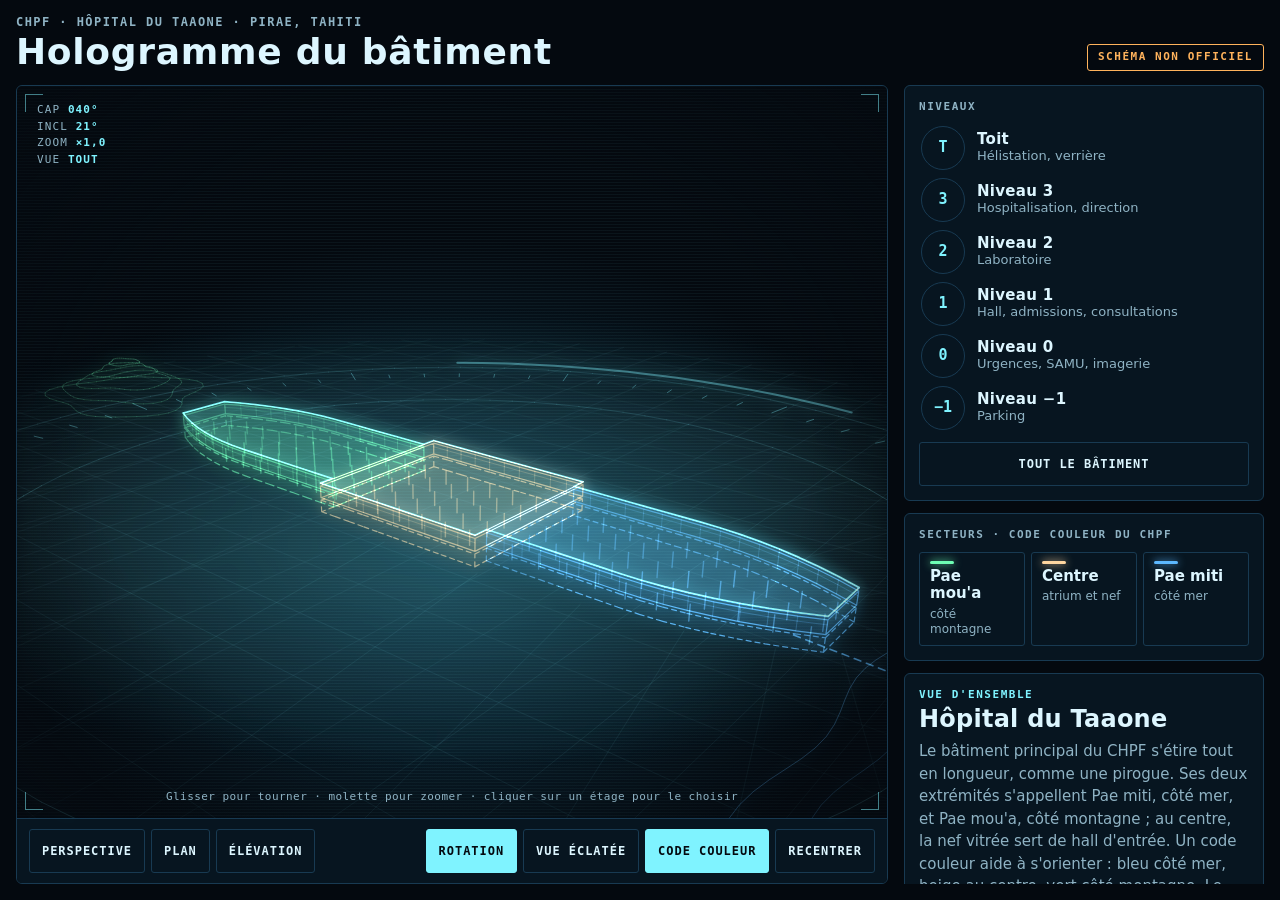
==== hologramme-chpf/index.html @ 427ac699 "Ajoute l'hologramme 3D du bâtiment du CHPF Nouvelle page autonome hologramme-chpf/index.html : un ho" ====
<!doctype html>
<html lang="fr">
<head>
<meta charset="utf-8">
<meta name="viewport" content="width=device-width, initial-scale=1, viewport-fit=cover">
<title>Hologramme du CHPF</title>
<meta name="description" content="Hologramme 3D schématique du bâtiment principal du Centre hospitalier de la Polynésie française, à l'hôpital du Taaone (Pirae).">
<meta name="color-scheme" content="dark">
<meta name="theme-color" content="#04090f">
<style>
/* Salle de projection : l'hologramme occupe la scène, le pupitre (niveaux, secteurs, fiche)
   se tient à droite et passe dessous sur téléphone. Un seul thème, sombre, voulu :
   un hologramme ne se voit bien que dans le noir. */
:root {
  --nuit: #04090f;
  --panneau: #071520;
  --lueur: #0c2a3a;
  --trait: #183a52;
  --faisceau: #7ff3ff;
  --mer: #5cb8ff;
  --nef: #ffd6a0;
  --montagne: #6effb4;
  --balise: #ffb35c;
  --texte: #ddf6ff;
  --texte-doux: #8fb3c4;
  --f-titre: Bahnschrift, "DIN Alternate", "DIN Condensed", "Roboto Condensed", "Arial Narrow", system-ui, sans-serif;
  --f-texte: system-ui, -apple-system, "Segoe UI", Roboto, sans-serif;
  --f-mono: ui-monospace, "Cascadia Mono", "SF Mono", Menlo, Consolas, monospace;
  color-scheme: dark;
}

* { box-sizing: border-box; }
html, body { height: 100%; }
body { margin: 0; background: var(--nuit); color: var(--texte); font: 15px/1.5 var(--f-texte); }
button { font: inherit; color: inherit; cursor: pointer; }
:focus-visible { outline: 2px solid var(--faisceau); outline-offset: 3px; }
.vh {
  position: absolute !important; width: 1px; height: 1px; margin: -1px; padding: 0;
  overflow: hidden; clip: rect(0 0 0 0); white-space: nowrap; border: 0;
}

/* ---------- Page ---------- */
.page {
  display: grid; grid-template-rows: auto minmax(0, 1fr); gap: 14px;
  height: 100%; min-height: 560px; max-width: 1480px; margin: 0 auto;
  padding-block: 14px 16px; padding-inline: 16px;
}
.entete { display: flex; flex-wrap: wrap; align-items: flex-end; justify-content: space-between; gap: 8px 16px; }
.surtitre {
  margin: 0; color: var(--texte-doux);
  font: 600 12px/1.4 var(--f-mono); letter-spacing: .12em; text-transform: uppercase;
}
h1 { margin: 2px 0 0; font: 600 clamp(26px, 3.4vw, 36px)/1.05 var(--f-titre); letter-spacing: .02em; text-wrap: balance; }
.badge {
  margin: 0; padding: 5px 10px; border: 1px solid var(--balise); border-radius: 3px; color: var(--balise);
  font: 600 11px/1.3 var(--f-mono); letter-spacing: .14em; text-transform: uppercase;
}
.salle { display: grid; grid-template-columns: minmax(0, 1fr) 360px; gap: 16px; min-height: 0; }

/* ---------- Scène ---------- */
.scene {
  position: relative; display: flex; flex-direction: column; min-height: 0; overflow: hidden;
  border: 1px solid var(--trait); border-radius: 6px;
  background: radial-gradient(ellipse 70% 60% at 50% 62%, var(--lueur), var(--nuit) 72%);
}
.ecran { position: relative; flex: 1 1 auto; min-height: 0; }
.ecran canvas { position: absolute; inset: 0; display: block; width: 100%; height: 100%; }
#halo { filter: blur(7px) saturate(1.25); opacity: .9; pointer-events: none; }
#holo { touch-action: none; cursor: grab; }
#holo.saisi { cursor: grabbing; }
#holo:focus-visible { outline-offset: -4px; }
.trame {
  position: absolute; inset: 0; pointer-events: none;
  background:
    radial-gradient(ellipse at 50% 50%, transparent 58%, color-mix(in srgb, var(--nuit) 75%, transparent) 100%),
    repeating-linear-gradient(to bottom, color-mix(in srgb, var(--faisceau) 5%, transparent) 0 1px, transparent 1px 3px);
}
.coins span { position: absolute; width: 18px; height: 18px; border: 0 solid var(--faisceau); opacity: .5; pointer-events: none; }
.coins span:nth-child(1) { top: 8px; left: 8px; border-top-width: 1px; border-left-width: 1px; }
.coins span:nth-child(2) { top: 8px; right: 8px; border-top-width: 1px; border-right-width: 1px; }
.coins span:nth-child(3) { bottom: 8px; left: 8px; border-bottom-width: 1px; border-left-width: 1px; }
.coins span:nth-child(4) { bottom: 8px; right: 8px; border-bottom-width: 1px; border-right-width: 1px; }
.hud {
  position: absolute; top: 16px; left: 20px; display: flex; flex-direction: column; gap: 1px;
  color: var(--texte-doux); font: 500 11px/1.45 var(--f-mono); letter-spacing: .1em;
  font-variant-numeric: tabular-nums; pointer-events: none;
}
.hud b { color: var(--faisceau); font-weight: 600; }
.geste {
  position: absolute; left: 50%; bottom: 14px; width: max-content; max-width: calc(100% - 48px); margin: 0;
  transform: translateX(-50%); color: var(--texte-doux); font: 11px/1.4 var(--f-mono); letter-spacing: .04em;
  text-align: center; pointer-events: none; transition: opacity .6s ease;
}
.geste.vu { opacity: 0; }
.bulle {
  position: absolute; z-index: 2; padding: 4px 8px; border: 1px solid var(--trait); border-radius: 3px;
  background: color-mix(in srgb, var(--nuit) 88%, transparent); color: var(--texte);
  font: 600 12px/1.3 var(--f-mono); white-space: nowrap; pointer-events: none; transform: translate(14px, -50%);
}
.bulle.gauche { transform: translate(calc(-100% - 14px), -50%); }

.barre {
  display: flex; flex-wrap: wrap; align-items: center; justify-content: space-between; gap: 8px 16px;
  padding: 10px 12px; border-top: 1px solid var(--trait); background: var(--panneau);
}
.groupe { display: flex; flex-wrap: wrap; gap: 6px; }
.bouton {
  min-height: 44px; padding: 0 12px; border: 1px solid var(--trait); border-radius: 3px; background: transparent;
  font: 600 12px/1 var(--f-mono); letter-spacing: .08em; text-transform: uppercase;
}
.bouton:hover { border-color: var(--faisceau); }
.bouton[aria-pressed="true"] { border-color: var(--faisceau); background: var(--faisceau); color: var(--nuit); }
.bouton .court { display: none; }
.plein { width: 100%; }

/* ---------- Pupitre ---------- */
.pupitre { display: flex; flex-direction: column; gap: 12px; min-height: 0; overflow-y: auto; }
.bloc { padding: 14px; border: 1px solid var(--trait); border-radius: 6px; background: var(--panneau); }
.bloc h2 {
  margin: 0 0 10px; color: var(--texte-doux);
  font: 600 11px/1.3 var(--f-mono); letter-spacing: .14em; text-transform: uppercase;
}
.bloc p { margin: 0 0 10px; }

/* Les niveaux se choisissent comme dans un ascenseur. */
.ascenseur { display: flex; flex-direction: column; gap: 4px; margin: 0 0 10px; padding: 0; list-style: none; }
.etage {
  display: grid; grid-template-columns: 44px minmax(0, 1fr); align-items: center; gap: 12px;
  width: 100%; min-height: 48px; padding: 2px 8px 2px 2px; border: 0; border-radius: 26px 4px 4px 26px;
  background: none; text-align: left;
}
.etage:hover { background: color-mix(in srgb, var(--faisceau) 7%, transparent); }
.cabine {
  display: grid; place-items: center; width: 44px; height: 44px; border: 1px solid var(--trait); border-radius: 50%;
  color: var(--faisceau); font: 600 15px/1 var(--f-mono);
}
.etage[aria-pressed="true"] .cabine {
  border-color: var(--faisceau); background: var(--faisceau); color: var(--nuit);
  box-shadow: 0 0 18px color-mix(in srgb, var(--faisceau) 55%, transparent);
}
.quoi { min-width: 0; }
.quoi strong { display: block; font: 600 15px/1.2 var(--f-titre); letter-spacing: .02em; }
.quoi small { display: block; color: var(--texte-doux); font-size: 13px; line-height: 1.3; }

.secteurs { display: grid; grid-template-columns: repeat(3, minmax(0, 1fr)); gap: 6px; }
.secteur {
  display: flex; flex-direction: column; align-items: flex-start; gap: 4px; min-height: 64px; padding: 8px 10px;
  border: 1px solid var(--trait); border-radius: 3px; background: none; text-align: left;
}
.secteur::before { content: ""; width: 24px; height: 3px; border-radius: 2px; background: var(--c); box-shadow: 0 0 8px var(--c); }
.secteur strong { font: 600 15px/1.15 var(--f-titre); }
.secteur small { color: var(--texte-doux); font-size: 12px; line-height: 1.25; }
.secteur:hover { border-color: var(--c); }
.secteur[aria-pressed="true"] {
  border-color: var(--c); box-shadow: inset 0 0 0 1px var(--c);
  background: color-mix(in srgb, var(--c) 10%, transparent);
}

.fiche .sur {
  margin: 0; color: var(--faisceau);
  font: 600 11px/1.3 var(--f-mono); letter-spacing: .14em; text-transform: uppercase;
}
.fiche h3 { margin: 4px 0 8px; font: 600 24px/1.1 var(--f-titre); letter-spacing: .01em; text-wrap: balance; }
.fiche p { color: var(--texte-doux); }
.fiche h4 {
  margin: 14px 0 8px; color: var(--texte-doux);
  font: 600 11px/1.3 var(--f-mono); letter-spacing: .12em; text-transform: uppercase;
}
.services { display: flex; flex-direction: column; gap: 10px; margin: 0; padding: 0; list-style: none; }
.services li { padding-left: 12px; border-left: 2px solid var(--c, var(--faisceau)); }
.services strong { display: block; font-weight: 600; }
.services span { display: block; color: var(--texte-doux); font-size: 14px; }
.services small { display: block; margin-top: 2px; color: var(--texte-doux); font: 11px/1.4 var(--f-mono); }
.fiche .bouton { margin-top: 14px; }

.reperes { display: grid; grid-template-columns: 6.6rem minmax(0, 1fr); gap: 12px; margin: 0; }
.reperes dt { color: var(--faisceau); font: 600 19px/1.2 var(--f-titre); font-variant-numeric: tabular-nums; }
.reperes dd { margin: 0; font-size: 14px; }
.reperes small { display: block; margin-top: 2px; color: var(--texte-doux); font: 11px/1.4 var(--f-mono); }

.note { color: var(--texte-doux); font-size: 13px; }
details summary { min-height: 32px; cursor: pointer; color: var(--faisceau); font-weight: 600; }
.sources { margin: 8px 0 0; padding-left: 18px; color: var(--texte-doux); font-size: 13px; }
.sources li + li { margin-top: 6px; }

@media (max-width: 900px) {
  .page { height: auto; min-height: 0; grid-template-rows: auto auto; }
  .salle { grid-template-columns: minmax(0, 1fr); }
  .scene { height: clamp(400px, 72vh, 640px); height: clamp(400px, 72svh, 640px); }
  .pupitre { overflow: visible; }
}
@media (max-width: 560px) {
  .barre { justify-content: flex-start; }
  .bouton { padding: 0 9px; font-size: 11px; letter-spacing: .04em; }
  .bouton .long { display: none; }
  .bouton .court { display: inline; }
}
@media (max-width: 420px) {
  .secteurs { grid-template-columns: minmax(0, 1fr); }
  .secteur { flex-direction: row; align-items: center; gap: 10px; min-height: 48px; }
}
@media (prefers-reduced-motion: reduce) {
  * { transition: none !important; animation: none !important; }
}
</style>
</head>
<body>
<div class="page">
  <header class="entete">
    <div>
      <p class="surtitre">CHPF · Hôpital du Taaone · Pirae, Tahiti</p>
      <h1>Hologramme du bâtiment</h1>
    </div>
    <p class="badge">Schéma non officiel</p>
  </header>

  <main class="salle">
    <section class="scene" aria-labelledby="titre-scene">
      <h2 id="titre-scene" class="vh">Vue 3D du bâtiment</h2>
      <div class="ecran" id="ecran">
        <canvas id="halo" aria-hidden="true"></canvas>
        <canvas id="holo" tabindex="0" role="img" aria-describedby="aide-clavier"
          aria-label="Hologramme 3D du bâtiment principal du CHPF : une longue pirogue de 5 niveaux, du −1 au 3, avec Pae miti côté mer en bleu, la nef au centre en beige, Pae mou'a côté montagne en vert, et l'hélistation sur le toit."></canvas>
        <div class="trame" aria-hidden="true"></div>
        <div class="coins" aria-hidden="true"><span></span><span></span><span></span><span></span></div>
        <div class="hud" aria-hidden="true">
          <span>CAP <b id="hud-cap">000°</b></span>
          <span>INCL <b id="hud-incl">00°</b></span>
          <span>ZOOM <b id="hud-zoom">×1,0</b></span>
          <span>VUE <b id="hud-sel">TOUT</b></span>
        </div>
        <p class="geste" id="geste" aria-hidden="true">Glisser pour tourner · molette pour zoomer · cliquer sur un étage pour le choisir</p>
        <div class="bulle" id="bulle" hidden></div>
      </div>
      <div class="barre">
        <div class="groupe" role="group" aria-label="Point de vue">
          <button type="button" class="bouton" id="vue-perspective" data-vue="perspective" aria-label="Perspective"><span class="long">Perspective</span><span class="court">3D</span></button>
          <button type="button" class="bouton" id="vue-plan" data-vue="plan">Plan</button>
          <button type="button" class="bouton" id="vue-elevation" data-vue="elevation">Élévation</button>
        </div>
        <div class="groupe" role="group" aria-label="Affichage">
          <button type="button" class="bouton" id="b-rotation" aria-pressed="true">Rotation</button>
          <button type="button" class="bouton" id="b-eclate" aria-pressed="false" aria-label="Vue éclatée"><span class="long">Vue éclatée</span><span class="court">Éclatée</span></button>
          <button type="button" class="bouton" id="b-couleurs" aria-pressed="true" aria-label="Code couleur"><span class="long">Code couleur</span><span class="court">Couleurs</span></button>
          <button type="button" class="bouton" id="b-recentrer">Recentrer</button>
        </div>
      </div>
      <p class="vh" id="aide-clavier">Au clavier, sur l'hologramme : flèches pour tourner et incliner, plus et moins pour zoomer, E pour la vue éclatée, Page précédente et Page suivante pour changer de niveau, Échap pour tout afficher.</p>
    </section>

    <aside class="pupitre" aria-label="Pupitre de commande">
      <section class="bloc" aria-labelledby="t-niveaux">
        <h2 id="t-niveaux">Niveaux</h2>
        <ol class="ascenseur" id="ascenseur"></ol>
        <button type="button" class="bouton plein" id="b-tout">Tout le bâtiment</button>
      </section>

      <section class="bloc" aria-labelledby="t-secteurs">
        <h2 id="t-secteurs">Secteurs · code couleur du CHPF</h2>
        <div class="secteurs" id="secteurs"></div>
      </section>

      <section class="bloc fiche" id="fiche" aria-label="Fiche"></section>

      <section class="bloc" aria-labelledby="t-reperes">
        <h2 id="t-reperes">Repères</h2>
        <dl class="reperes" id="reperes"></dl>
      </section>

      <section class="bloc" aria-labelledby="t-sources">
        <h2 id="t-sources">Sources et limites</h2>
        <p class="note">Ce schéma interprète des documents publics parus entre 2010 et 2022. La forme, les proportions et la place des services sont approximatives et ont pu changer. Ce n'est pas un document officiel du CHPF : sur place, la signalétique fait foi.</p>
        <p class="note">La page fonctionne hors ligne et n'envoie aucune donnée.</p>
        <details>
          <summary>Voir les sources</summary>
          <ul class="sources" id="sources"></ul>
        </details>
      </section>
    </aside>
  </main>
  <p class="vh" id="annonce" aria-live="polite"></p>
  <noscript><p>Cette page a besoin de JavaScript pour afficher l'hologramme.</p></noscript>
</div>

<script>
/*
 * Hologramme du CHPF — le bâtiment principal de l'hôpital du Taaone, en 3D.
 *
 * Tout est dans ce fichier, sans bibliothèque : le dessin se fait sur un canevas 2D,
 * avec une petite projection en perspective faite à la main. Les traits s'additionnent
 * (mode « lighter »), comme la lumière d'un vrai hologramme : pas besoin de les trier.
 */
(function () {
  'use strict';

  document.documentElement.lang = 'fr';
  const $ = id => document.getElementById(id);

  /* ======================================================================
   * 1. LES DONNÉES — à corriger ici si un service change de place.
   *    k : le niveau (−1 à 3 ; 4 = le toit).
   *    s : le secteur ('mer', 'centre' ou 'montagne'),
   *        ou null quand les sources ne disent pas de quel côté.
   * ====================================================================== */

  // Dans l'ordre du bâtiment, de la montagne vers la mer (x en mètres approximatifs).
  const SECTEURS = [
    { id: 'montagne', nom: "Pae mou'a", sens: 'côté montagne', couleur: 'montagne', x0: -120, x1: -30,
      resume: "L'extrémité côté montagne. Ses repères sont verts." },
    { id: 'centre', nom: 'Centre', sens: 'atrium et nef', couleur: 'nef', x0: -30, x1: 30,
      resume: "Le milieu de la pirogue : l'atrium et la nef monumentale de béton, de verre et de métal, qui sert de hall d'entrée. Ses repères sont beiges." },
    { id: 'mer', nom: 'Pae miti', sens: 'côté mer', couleur: 'mer', x0: 30, x1: 120,
      resume: "L'extrémité côté mer. Ses repères sont bleus." }
  ];

  // Du haut vers le bas, comme sur un panneau d'ascenseur.
  const NIVEAUX = [
    { k: 4, nom: 'Toit', touche: 'T', quoi: 'Hélistation, verrière',
      resume: "Le toit porte l'hélistation des transports sanitaires et la verrière de la nef." },
    { k: 3, nom: 'Niveau 3', touche: '3', quoi: 'Hospitalisation, direction',
      resume: "Des services d'hospitalisation (cardiologie, pneumologie, neurologie, hématologie, neurochirurgie) et la direction." },
    { k: 2, nom: 'Niveau 2', touche: '2', quoi: 'Laboratoire',
      resume: "Le laboratoire s'y trouve. Les autres services de ce niveau ne sont pas localisés dans les documents publics consultés." },
    { k: 1, nom: 'Niveau 1', touche: '1', quoi: 'Hall, admissions, consultations',
      resume: "Le niveau d'entrée : le hall de la nef avec les admissions et la caisse centrale, les consultations et la dépose minute côté mer." },
    { k: 0, nom: 'Niveau 0', touche: '0', quoi: 'Urgences, SAMU, imagerie',
      resume: "Les urgences, le SAMU et l'UHCD côté mer, et l'imagerie médicale." },
    { k: -1, nom: 'Niveau −1', touche: '−1', quoi: 'Parking',
      resume: 'Le niveau −1, en sous-sol, accueille le parking. Ses piliers sont peints en bleu, beige ou vert selon le secteur, pour se repérer.' }
  ];

  const SERVICES = [
    { k: -1, s: null, nom: 'Parking', detail: 'Piliers aux couleurs des secteurs : bleu, beige, vert.',
      source: 'CHPF, Plan et accès' },
    { k: 0, s: 'mer', nom: "Service d'accueil des urgences (SAU)",
      detail: "Ouvert jour et nuit ; deux infirmiers d'accueil et d'orientation trient les arrivées.",
      source: 'CHPF, présentation Urgences-SAMU (2020)' },
    { k: 0, s: 'mer', nom: 'SAMU', detail: "Il centralise les appels d'urgence de toute la Polynésie.",
      source: 'CHPF (2020) ; Le Quotidien du Médecin (2010)' },
    { k: 0, s: 'mer', nom: 'UHCD', detail: "Unité d'hospitalisation de courte durée : 12 lits.",
      source: 'CHPF, présentation Urgences-SAMU (2020)' },
    { k: 0, s: null, nom: 'Imagerie médicale', detail: 'Radiologie ; sa caisse est au niveau 0.',
      source: 'CHPF, Tarifs et paiements' },
    { k: 1, s: 'centre', nom: "Hall d'entrée, dans la nef", detail: 'Accueil des admissions et caisse centrale.',
      source: 'CHPF, Formalités administratives ; Tarifs et paiements' },
    { k: 1, s: 'mer', nom: 'Accueil des consultations', detail: null,
      source: 'CHPF, annuaire des consultations (2019)' },
    { k: 1, s: 'mer', nom: 'Dépose minute', detail: "Pour déposer un patient au plus près de l'entrée.",
      source: "CHPF, livret d'accueil" },
    { k: 1, s: 'mer', nom: 'Consultations', detail: 'Anesthésie, chirurgie vasculaire, gynécologie.',
      source: 'Annuaires des consultations' },
    { k: 1, s: null, nom: 'Consultations de neurochirurgie', detail: null,
      source: 'CHPF, service de neurochirurgie (2018)' },
    { k: 2, s: null, nom: 'Laboratoire', detail: 'La caisse du laboratoire est au niveau 2.',
      source: 'CHPF, Tarifs et paiements' },
    { k: 3, s: 'montagne', nom: 'Cardiologie, pneumologie, neurologie, hématologie', detail: "Services d'hospitalisation.",
      source: 'CHPF, plan par niveau (2018)' },
    { k: 3, s: 'montagne', nom: 'Centre de la douleur', detail: 'Consultations.',
      source: 'Annuaires des consultations' },
    { k: 3, s: 'mer', nom: 'Direction et administration', detail: null,
      source: 'CHPF, annuaire (2019)' },
    { k: 3, s: null, nom: 'Neurochirurgie', detail: 'Hospitalisation : 8 lits en chambres individuelles.',
      source: 'CHPF, service de neurochirurgie (2018)' },
    { k: 4, s: 'mer', nom: 'Hélistation',
      detail: "Réservée aux transports sanitaires et aux vols médicaux d'urgence ; Taravao n'est qu'à 18 minutes de vol. Sa place exacte sur le toit est schématique.",
      source: "SIA, fiche de l'hélistation ; Direction de la santé" },
    { k: 4, s: 'centre', nom: 'Verrière de la nef',
      detail: 'Le hall monumental de béton, de verre et de métal. La forme de sa couverture est schématique.',
      source: 'Tahiti Infos (2013) ; Arcora' }
  ];

  const REPERES = [
    { valeur: '5 niveaux', texte: 'Du −1 (parking) au 3, plus le toit et son hélistation.', source: 'CHPF, Plan et accès' },
    { valeur: '≈ 100 000 m²', texte: "De surfaces, contre 30 000 m² dans l'ancien hôpital du Mamao.", source: 'Chambre territoriale des comptes' },
    { valeur: '490 lits', texte: 'Installés en 2019, dont 66 en psychiatrie.', source: "CHPF, rapport d'activité 2019" },
    { valeur: '8 salles', texte: 'Au bloc opératoire central, avec 24 lits de réanimation (2019).', source: "CHPF, rapport d'activité 2019" },
    { valeur: '2010', texte: 'Le déménagement du Mamao vers le Taaone, du 16 octobre au 11 novembre.', source: "CHPF, historique et livret d'accueil" },
    { valeur: '900 m', texte: "La profondeur où le SWAC puise l'eau de mer, vers 5 °C, pour climatiser l'hôpital : 3,8 km de canalisation, 6 MW de froid, depuis juillet 2022.", source: 'Service des énergies de la Polynésie française' }
  ];

  const SOURCES = [
    "CHPF (chpf.pf), « Plan et accès » : forme en pirogue, Pae miti et Pae mou'a, code couleur, 5 niveaux, parking au niveau −1.",
    "CHPF, livret d'accueil et pages « Formalités administratives » et « Tarifs et paiements » : hall, caisse centrale, dépose minute.",
    'CHPF, présentations des services Urgences-SAMU (2020) et Neurochirurgie (2018), plan par niveau (2018), annuaires (2019).',
    "CHPF, rapport d'activité 2019 : lits, bloc opératoire, réanimation.",
    'Chambre territoriale des comptes de la Polynésie française, rapport sur le CHPF : surfaces.',
    'Service des énergies de la Polynésie française, fiche du SWAC du CHPF (2022).',
    "Service de l'information aéronautique, fiche de l'hélistation du CHPF ; Direction de la santé, hélistation de Taravao.",
    'Tahiti Infos (2013) et Arcora : la nef, hall monumental de béton, de verre et de métal.',
    'Le Quotidien du Médecin (2010) : ouverture, coût, centralisation des appels d\'urgence.'
  ];

  const PRESENTATION = "Le bâtiment principal du CHPF s'étire tout en longueur, comme une pirogue. Ses deux extrémités s'appellent Pae miti, côté mer, et Pae mou'a, côté montagne ; au centre, la nef vitrée sert de hall d'entrée. Un code couleur aide à s'orienter : bleu côté mer, beige au centre, vert côté montagne. Le bâtiment compte 5 niveaux, du −1 au 3, et une hélistation sur le toit.";

  /* ======================================================================
   * 2. LA FORME — un schéma en mètres approximatifs, pas un relevé.
   *    x va de la montagne (−) vers la mer (+), y monte, z traverse.
   * ====================================================================== */

  const H = 4.6;                 // hauteur d'un niveau
  const TOIT = 4;                // le toit est rangé comme un « niveau 4 »
  const BOUT = 120;              // demi-longueur du bâtiment
  const DEMI_LARGEUR = 21;
  const DEMI_LARGEUR_NEF = 26;
  const ECART = 7;               // écart ajouté entre deux niveaux en vue éclatée
  const FIXE = -9;               // marque un élément qui ne bouge pas en vue éclatée
  const Y_PROJECTEUR = -14;
  const RAYON_DISQUE = 205;

  // Demi-largeur de la « pirogue » : droite au milieu, effilée vers les deux bouts.
  function demiLargeur(x, secteur) {
    if (secteur === 'centre') return DEMI_LARGEUR_NEF;
    const a = Math.abs(x);
    if (a <= 72) return DEMI_LARGEUR;
    const t = Math.min(1, (a - 72) / (BOUT - 72));
    return DEMI_LARGEUR * (1 - 0.55 * t * t);
  }

  const sommets = { x: [], y: [], z: [], e: [] };
  const lots = [];               // des traits de même style, rattachés à une cellule ou au décor
  const cellules = new Map();    // une cellule = un secteur d'un niveau (ex. « 0|mer »)
  const feux = [];               // les balises de l'hélistation

  function sommet(x, y, z, e) {
    sommets.x.push(x); sommets.y.push(y); sommets.z.push(z); sommets.e.push(e);
    return sommets.x.length - 1;
  }

  function lot(options) {
    const l = Object.assign({
      cellule: null, couleur: 'faisceau', alpha: 0.8, largeur: 1,
      tirets: null, remplissage: 0, flux: false, segs: [], polys: []
    }, options);
    lots.push(l);
    return l;
  }

  function relier(l, a, b) { l.segs.push(a, b); }

  function chaine(l, indices, fermee) {
    for (let i = 0; i < indices.length - 1; i++) relier(l, indices[i], indices[i + 1]);
    if (fermee) relier(l, indices[indices.length - 1], indices[0]);
  }

  function graduations(a, b, ecart) {
    const n = Math.max(1, Math.round(Math.abs(b - a) / ecart));
    const xs = [];
    for (let i = 0; i <= n; i++) xs.push(a + (b - a) * i / n);
    return xs;
  }

  function cellule(k, s) {
    const cle = k + '|' + s;
    if (!cellules.has(cle)) cellules.set(cle, { cle: cle, k: k, s: s, points: [], vis: 1, survol: 0 });
    return cellules.get(cle);
  }

  // Contour d'un secteur à la hauteur y : le long du côté +z, puis retour par le côté −z.
  function contour(sec, y, e) {
    const xs = graduations(sec.x0, sec.x1, 6);
    const aller = xs.map(x => sommet(x, y, demiLargeur(x, sec.id), e));
    const retour = xs.slice().reverse().map(x => sommet(x, y, -demiLargeur(x, sec.id), e));
    return { aller: aller, retour: retour, tour: aller.concat(retour) };
  }

  // Deux contours superposés et leurs quatre arêtes d'angle.
  function caisson(l, bas, haut) {
    chaine(l, bas.tour, true);
    chaine(l, haut.tour, true);
    const m = bas.aller.length;
    const n = bas.tour.length;
    [0, m - 1, m, n - 1].forEach(i => relier(l, bas.tour[i], haut.tour[i]));
  }

  function construireNiveau(k, sec) {
    const c = cellule(k, sec.id);
    const sousSol = k < 0;
    const y0 = k * H;
    const bas = contour(sec, y0, k);
    const haut = contour(sec, y0 + H - 0.8, k);

    const cadre = lot({ cellule: c.cle, couleur: sec.couleur, alpha: 0.85, largeur: 1.2,
      tirets: sousSol ? [5, 4] : null, remplissage: 0.04 });
    caisson(cadre, bas, haut);
    const dalle = [bas.tour];
    if (sec.id === 'centre' && k >= 2) dalle.push(atrium(c, y0, k));
    cadre.polys.push(dalle);
    c.points = bas.tour.concat(haut.tour);

    if (sousSol) {
      piliers(c, sec, y0, y0 + H);
      return;
    }
    // Façades : un meneau tous les 6 m et un bandeau de fenêtres.
    const facade = lot({ cellule: c.cle, couleur: sec.couleur, alpha: 0.3 });
    for (let i = 1; i < bas.aller.length - 1; i++) {
      relier(facade, bas.aller[i], haut.aller[i]);
      relier(facade, bas.retour[i], haut.retour[i]);
    }
    const bandeau = contour(sec, y0 + H * 0.55, k);
    chaine(facade, bandeau.aller, false);
    chaine(facade, bandeau.retour, false);
  }

  // L'atrium : le vide de la nef traverse les dalles, enjambé par des passerelles.
  function atrium(c, y, k) {
    const l = lot({ cellule: c.cle, couleur: 'nef', alpha: 0.7 });
    const trou = [[-13, -9], [13, -9], [13, 9], [-13, 9]].map(p => sommet(p[0], y, p[1], k));
    chaine(l, trou, true);
    [-1.6, 1.6].forEach(z => relier(l, sommet(-13, y + 0.15, z, k), sommet(13, y + 0.15, z, k)));
    return trou;
  }

  // Au niveau −1, les piliers du parking sont peints aux couleurs du secteur.
  function piliers(c, sec, y0, y1) {
    const l = lot({ cellule: c.cle, couleur: sec.couleur, alpha: 0.55, largeur: 1.4 });
    for (let x = sec.x0 + 5; x <= sec.x1 - 4; x += 9) {
      const w = demiLargeur(x, sec.id) - 3;
      for (let z = -16; z <= 16; z += 8) {
        if (Math.abs(z) <= w) relier(l, sommet(x, y0, z, -1), sommet(x, y1, z, -1));
      }
    }
  }

  function construireToit(sec) {
    const c = cellule(TOIT, sec.id);
    const y0 = TOIT * H;
    const bas = contour(sec, y0, TOIT);
    const haut = contour(sec, y0 + 1.1, TOIT);
    const cadre = lot({ cellule: c.cle, couleur: sec.couleur, alpha: 0.7, largeur: 1.1, remplissage: 0.03 });
    caisson(cadre, bas, haut);
    cadre.polys.push([bas.tour]);
    c.points = bas.tour.concat(haut.tour);
    if (sec.id === 'mer') helistation(c, y0 + 1.1);
    if (sec.id === 'centre') verriere(c, y0 + 1.1);
    if (sec.id === 'montagne') locauxTechniques(c, y0 + 1.1);
  }

  function helistation(c, y0) {
    const l = lot({ cellule: c.cle, couleur: 'balise', alpha: 0.9, largeur: 1.3, remplissage: 0.08 });
    const cx = 95;
    const d = 11;
    const y = y0 + 1.6;
    const coins = [[-d, -d], [d, -d], [d, d], [-d, d]];
    const plateau = coins.map(p => sommet(cx + p[0], y, p[1], TOIT));
    chaine(l, plateau, true);
    l.polys.push([plateau]);
    coins.forEach((p, i) => relier(l, plateau[i], sommet(cx + p[0], y0, p[1], TOIT)));
    const rond = [];
    for (let i = 0; i < 36; i++) {
      const a = i / 36 * Math.PI * 2;
      rond.push(sommet(cx + Math.cos(a) * 8, y, Math.sin(a) * 8, TOIT));
    }
    chaine(l, rond, true);
    // La lettre H, lisible depuis la façade avant.
    const trait = (x1, z1, x2, z2) => relier(l, sommet(cx + x1, y, z1, TOIT), sommet(cx + x2, y, z2, TOIT));
    trait(-3, -4.5, -3, 4.5);
    trait(3, -4.5, 3, 4.5);
    trait(-3, 0, 3, 0);
    coins.concat([[0, -d], [d, 0], [0, d], [-d, 0]])
      .forEach(p => feux.push(sommet(cx + p[0], y + 0.2, p[1], TOIT)));
    c.points = c.points.concat(plateau);
  }

  // La verrière : une voûte d'arcs vitrés au-dessus de la nef.
  function verriere(c, y0) {
    const l = lot({ cellule: c.cle, couleur: 'nef', alpha: 0.75, largeur: 1.1 });
    const n = 10;
    const zs = graduations(-DEMI_LARGEUR_NEF, DEMI_LARGEUR_NEF, 6.5);
    const arcs = zs.map(z => {
      const arc = [];
      for (let i = 0; i <= n; i++) {
        const u = i / n;
        arc.push(sommet(-18 + 36 * u, y0 + 7 * Math.sin(Math.PI * u), z, TOIT));
      }
      chaine(l, arc, false);
      return arc;
    });
    for (let i = 0; i <= n; i += 2) chaine(l, arcs.map(a => a[i]), false);
    [0, zs.length - 1].forEach(j => {
      for (let i = 2; i < n; i += 2) relier(l, arcs[j][i], sommet(-18 + 36 * i / n, y0, zs[j], TOIT));
    });
    c.points = c.points.concat(arcs[0], arcs[zs.length - 1]);
  }

  function locauxTechniques(c, y0) {
    const l = lot({ cellule: c.cle, couleur: 'montagne', alpha: 0.45 });
    [[-96, -80, -8, 8, 2.6], [-64, -50, -13, -3, 2.2], [-64, -50, 3, 13, 2.2]]
      .forEach(b => boite(l, b[0], b[1], b[2], b[3], y0, y0 + b[4], TOIT));
  }

  function boite(l, x0, x1, z0, z1, y0, y1, e) {
    const coins = [[x0, z0], [x1, z0], [x1, z1], [x0, z1]];
    const bas = coins.map(p => sommet(p[0], y0, p[1], e));
    const haut = coins.map(p => sommet(p[0], y1, p[1], e));
    chaine(l, bas, true);
    chaine(l, haut, true);
    for (let i = 0; i < 4; i++) relier(l, bas[i], haut[i]);
  }

  function cercle(y, r, n) {
    const pts = [];
    for (let i = 0; i < n; i++) {
      const a = i / n * Math.PI * 2;
      pts.push(sommet(Math.cos(a) * r, y, Math.sin(a) * r, FIXE));
    }
    return pts;
  }

  function construireDecor() {
    // Le sol du site : un quadrillage limité au disque du projecteur.
    const sol = lot({ alpha: 0.07 });
    for (let v = -200; v <= 200; v += 20) {
      const w = Math.sqrt(RAYON_DISQUE * RAYON_DISQUE - v * v);
      relier(sol, sommet(v, 0, -w, FIXE), sommet(v, 0, w, FIXE));
      relier(sol, sommet(-w, 0, v, FIXE), sommet(w, 0, v, FIXE));
    }
    // Le projecteur : deux anneaux, et des rayons qui montent vers le pied du bâtiment.
    const disque = lot({ alpha: 0.32 });
    chaine(disque, cercle(Y_PROJECTEUR, 150, 96), true);
    chaine(disque, cercle(Y_PROJECTEUR, RAYON_DISQUE, 120), true);
    const rayons = lot({ alpha: 0.07 });
    for (let i = 0; i < 24; i++) {
      const a = i / 24 * Math.PI * 2;
      relier(rayons, sommet(Math.cos(a) * 150, Y_PROJECTEUR, Math.sin(a) * 150, FIXE),
        sommet(Math.cos(a) * 128, -H, Math.sin(a) * 30, FIXE));
    }
    // Côté montagne : des courbes de niveau, pour s'orienter.
    const relief = lot({ couleur: 'montagne', alpha: 0.38 });
    for (let i = 0; i < 5; i++) {
      const r0 = 30 - i * 6;
      const tour = [];
      for (let j = 0; j < 48; j++) {
        const a = j / 48 * Math.PI * 2;
        const r = r0 * (1 + 0.12 * Math.sin(3 * a + i) + 0.07 * Math.cos(5 * a - i));
        tour.push(sommet(-170 + Math.cos(a) * r, i * 3.4, Math.sin(a) * r * 0.9, FIXE));
      }
      chaine(relief, tour, true);
    }
    // Le SWAC : la canalisation qui amène l'eau froide du large (tracé hors échelle).
    const swac = lot({ couleur: 'mer', alpha: 0.85, largeur: 1.6, tirets: [7, 6], flux: true });
    chaine(swac, [[112, -3, 9], [150, -3.4, 12], [176, -4.5, 13], [184, -16, 13], [190, -40, 13]]
      .map(p => sommet(p[0], p[1], p[2], FIXE)), false);
  }

  SECTEURS.forEach(sec => {
    for (let k = -1; k <= 3; k++) construireNiveau(k, sec);
    construireToit(sec);
  });
  construireDecor();

  const N = sommets.x.length;
  const GX = Float32Array.from(sommets.x);
  const GY = Float32Array.from(sommets.y);
  const GZ = Float32Array.from(sommets.z);
  const GE = Int8Array.from(sommets.e);
  const PX = new Float32Array(N);
  const PY = new Float32Array(N);
  const PD = new Float32Array(N);   // profondeur ; −1 = derrière la caméra

  // Le contour extérieur complet, pour le faisceau qui balaie le bâtiment.
  const PROFIL = (function () {
    const cote = [];
    graduations(-BOUT, BOUT, 6).forEach(x => {
      if (x === -30) cote.push([x, DEMI_LARGEUR], [x, DEMI_LARGEUR_NEF]);
      else if (x === 30) cote.push([x, DEMI_LARGEUR_NEF], [x, DEMI_LARGEUR]);
      else cote.push([x, Math.abs(x) < 30 ? DEMI_LARGEUR_NEF : demiLargeur(x, '')]);
    });
    return cote.concat(cote.slice().reverse().map(p => [p[0], -p[1]]));
  })();

  /* ======================================================================
   * 3. LA CAMÉRA — elle tourne autour du bâtiment (cap), s'incline (incl)
   *    et recule plus ou moins (recul).
   * ====================================================================== */

  const reduit = window.matchMedia('(prefers-reduced-motion: reduce)');
  let calme = reduit.matches;

  const etat = {
    sel: { k: null, s: null },
    survol: null,
    rotation: !calme,
    eclate: false,
    explosion: 0,
    couleurs: true,
    derniereAction: -1e9,
    scintil: 1,
    intro: 0,
    apparition: 0,
    prochainGlitch: 6,
    glitchFin: 0
  };

  const VUES = {
    perspective: { cap: 0.62, incl: 0.36 },
    plan: { cap: 0, incl: 1.52 },
    elevation: { cap: 0, incl: 0.03 }
  };

  const cam = { cap: 0.62, incl: 0.36, recul: 320, capVise: 0.62, inclVise: 0.36, reculVise: 320 };
  const ecran = { larg: 0, haut: 0, dpr: 1, f: 1, cx: 0, cy: 0, reculDefaut: 320 };
  const base = { ty: 0, d: 0, ct: 1, st: 0, cp: 1, sp: 0 };
  const P1 = { x: 0, y: 0, d: 0 };
  const P2 = { x: 0, y: 0, d: 0 };

  function borne(v, min, max) { return Math.max(min, Math.min(max, v)); }

  function decalage(e) {
    return e === FIXE ? 0 : etat.explosion * ECART * (e + 1);
  }

  function preparerCamera(t) {
    base.ty = 7 + etat.explosion * 17 + (calme ? 0 : Math.sin(t * 0.8) * 0.5);
    base.d = cam.recul + etat.explosion * 60;
    base.ct = Math.cos(cam.cap);
    base.st = Math.sin(cam.cap);
    base.cp = Math.cos(cam.incl);
    base.sp = Math.sin(cam.incl);
  }

  // Coordonnées à l'écran (pixels du canevas) et profondeur d'un point du monde.
  function projeter(x, y, z, sortie) {
    const oy = y - base.ty;
    const x1 = x * base.ct - z * base.st;
    const z1 = x * base.st + z * base.ct;
    const y2 = oy * base.cp - z1 * base.sp;
    const z2 = oy * base.sp + z1 * base.cp;
    const d = base.d - z2;
    sortie.d = d;
    sortie.x = ecran.cx + ecran.f * x1 / d;
    sortie.y = ecran.cy - ecran.f * y2 / d;
    return d > 10;
  }

  function projeterSommets() {
    const offs = [];
    for (let e = -1; e <= TOIT; e++) offs[e + 1] = decalage(e);
    for (let i = 0; i < N; i++) {
      const e = GE[i];
      const ok = projeter(GX[i], GY[i] + (e === FIXE ? 0 : offs[e + 1]), GZ[i], P1);
      PX[i] = P1.x;
      PY[i] = P1.y;
      PD[i] = ok ? P1.d : -1;
    }
  }

  /* ======================================================================
   * 4. LE DESSIN
   * ====================================================================== */

  const toile = $('holo');
  const halo = $('halo');
  const ctx = toile.getContext('2d');
  const hctx = halo.getContext('2d');
  const tampon = document.createElement('canvas');   // sert aux petits parasites
  const tctx = tampon.getContext('2d');
  const PALETTE = {};
  let policeTitre = 'sans-serif';
  let policeMono = 'monospace';

  function lirePalette() {
    const style = getComputedStyle(document.documentElement);
    ['faisceau', 'mer', 'nef', 'montagne', 'balise', 'texte'].forEach(nom => {
      PALETTE[nom] = enRvb(style.getPropertyValue('--' + nom).trim());
    });
    policeTitre = style.getPropertyValue('--f-titre').trim() || policeTitre;
    policeMono = style.getPropertyValue('--f-mono').trim() || policeMono;
  }

  function enRvb(hex) {
    let h = hex.replace('#', '');
    if (h.length === 3) h = h.split('').map(c => c + c).join('');
    const n = parseInt(h, 16);
    return Number.isNaN(n) ? [127, 243, 255] : [(n >> 16) & 255, (n >> 8) & 255, n & 255];
  }

  // Sans le code couleur, tout prend le cyan du faisceau.
  function teinte(nom, a) {
    const c = PALETTE[etat.couleurs ? nom : 'faisceau'] || PALETTE.faisceau;
    return 'rgba(' + c[0] + ',' + c[1] + ',' + c[2] + ',' + borne(a, 0, 1).toFixed(3) + ')';
  }

  function visibiliteVisee(c) {
    const sel = etat.sel;
    if (sel.k !== null) {
      if (c.k === sel.k) return sel.s && c.s !== sel.s ? 0.4 : 1;
      return c.k > sel.k ? 0.05 : 0.26;   // on « soulève » les étages du dessus
    }
    if (sel.s) return c.s === sel.s ? 1 : 0.22;
    return 1;
  }

  function estChoisie(c) {
    const sel = etat.sel;
    if (sel.k === null && sel.s === null) return false;
    return (sel.k === null || sel.k === c.k) && (sel.s === null || sel.s === c.s);
  }

  function decorAlpha() {
    return etat.sel.k !== null || etat.sel.s !== null ? 0.55 : 1;
  }

  // Vus du dessus, les étages se superposent et leur lumière s'additionne : on la tempère.
  let dessus = 0;

  function dessiner(t) {
    if (!ecran.larg || !ecran.haut) return;
    preparerCamera(t);
    projeterSommets();
    dessus = Math.pow(Math.sin(borne(cam.incl, 0, Math.PI / 2)), 2);
    ctx.globalCompositeOperation = 'source-over';
    ctx.clearRect(0, 0, ecran.larg, ecran.haut);
    ctx.globalCompositeOperation = 'lighter';
    ctx.lineCap = 'round';
    ctx.lineJoin = 'round';

    // Pendant l'apparition, le bâtiment se construit de bas en haut.
    const hIntro = etat.intro < 1 ? -H - 1 + etat.intro * (TOIT * H + 11 + H) : Infinity;
    projecteur(t);
    vagues(t);
    remplissages(hIntro);
    traits(t, hIntro);
    feuxHelistation(t, hIntro);
    if (etat.intro < 1) {
      if (hIntro <= TOIT * H + 1.1) coupe(hIntro, 0.9, 0.08);
    } else {
      balayage(t);
    }

    ctx.globalCompositeOperation = 'source-over';
    if (etat.apparition > 0) etiquettes();
    if (t < etat.glitchFin) parasites();

    hctx.clearRect(0, 0, halo.width, halo.height);
    hctx.drawImage(toile, 0, 0, halo.width, halo.height);
  }

  const TRANCHES = [1, 0.68, 0.42];   // les traits du fond sont plus pâles

  function traits(t, hIntro) {
    const dpr = ecran.dpr;
    const pmin = base.d - 150;
    const pmax = base.d + 150;
    const decor = decorAlpha();
    for (const l of lots) {
      const c = l.cellule ? cellules.get(l.cellule) : null;
      const a = l.alpha * etat.scintil * (c ? c.vis * (1 + 0.7 * c.survol) * (1 - 0.35 * dessus * dessus) : decor);
      if (a < 0.01) continue;
      ctx.lineWidth = l.largeur * dpr * (c && estChoisie(c) ? 1.4 : 1);
      ctx.setLineDash(l.tirets ? l.tirets.map(v => v * dpr) : []);
      ctx.lineDashOffset = l.flux && !calme ? t * 14 * dpr : 0;
      const s = l.segs;
      for (let b = 0; b < 3; b++) {
        ctx.beginPath();
        let trace = false;
        for (let j = 0; j < s.length; j += 2) {
          const p = s[j];
          const q = s[j + 1];
          if (PD[p] < 0 || PD[q] < 0) continue;
          const u = ((PD[p] + PD[q]) * 0.5 - pmin) / (pmax - pmin);
          if ((u < 0.36 ? 0 : u < 0.68 ? 1 : 2) !== b) continue;
          let x1 = PX[p], y1 = PY[p], x2 = PX[q], y2 = PY[q];
          if (c && hIntro !== Infinity) {
            const ya = GY[p];
            const yb = GY[q];
            const bas = Math.min(ya, yb);
            if (bas > hIntro) continue;
            if (Math.max(ya, yb) > hIntro) {
              const f = (hIntro - bas) / Math.abs(ya - yb);
              if (ya > yb) { x1 = x2 + (x1 - x2) * f; y1 = y2 + (y1 - y2) * f; }
              else { x2 = x1 + (x2 - x1) * f; y2 = y1 + (y2 - y1) * f; }
            }
          }
          ctx.moveTo(x1, y1);
          ctx.lineTo(x2, y2);
          trace = true;
        }
        if (trace) {
          ctx.strokeStyle = teinte(l.couleur, a * TRANCHES[b]);
          ctx.stroke();
        }
      }
    }
    ctx.setLineDash([]);
    ctx.lineDashOffset = 0;
  }

  function remplissages(hIntro) {
    for (const l of lots) {
      if (!l.remplissage) continue;
      const c = cellules.get(l.cellule);
      if (c.k * H > hIntro) continue;
      const a = l.remplissage * etat.scintil * c.vis * (1 - 0.7 * dessus) *
        (1 + 2.4 * c.survol + (estChoisie(c) ? 1.8 : 0));
      if (a < 0.004) continue;
      ctx.beginPath();
      let visible = true;
      for (const dalle of l.polys) {
        for (const tour of dalle) {
          for (let i = 0; i < tour.length; i++) {
            const v = tour[i];
            if (PD[v] < 0) visible = false;
            if (i) ctx.lineTo(PX[v], PY[v]);
            else ctx.moveTo(PX[v], PY[v]);
          }
          ctx.closePath();
        }
      }
      if (!visible) continue;
      ctx.fillStyle = teinte(l.couleur, a);
      ctx.fill('evenodd');
    }
  }

  function segment3d(x1, y1, z1, x2, y2, z2) {
    if (!projeter(x1, y1, z1, P1) || !projeter(x2, y2, z2, P2)) return;
    ctx.moveTo(P1.x, P1.y);
    ctx.lineTo(P2.x, P2.y);
  }

  // Le socle du projecteur : une lueur, des graduations et des arcs qui tournent.
  function projecteur(t) {
    const dpr = ecran.dpr;
    const tour = calme ? 0 : t * 0.06;
    const a0 = Math.min(1, 0.25 + etat.intro * 2) * etat.scintil;
    if (projeter(0, Y_PROJECTEUR, 0, P1)) {
      const r = ecran.f * RAYON_DISQUE / P1.d;
      const g = ctx.createRadialGradient(P1.x, P1.y, 0, P1.x, P1.y, r);
      g.addColorStop(0, teinte('faisceau', 0.15 * a0));
      g.addColorStop(1, teinte('faisceau', 0));
      ctx.save();
      ctx.translate(P1.x, P1.y);
      ctx.scale(1, Math.max(0.06, Math.abs(Math.sin(cam.incl))));
      ctx.translate(-P1.x, -P1.y);
      ctx.fillStyle = g;
      ctx.beginPath();
      ctx.arc(P1.x, P1.y, r, 0, Math.PI * 2);
      ctx.fill();
      ctx.restore();
    }
    ctx.lineWidth = dpr;
    ctx.beginPath();
    for (let i = 0; i < 72; i++) {
      const a = tour + i / 72 * Math.PI * 2;
      const r2 = 188 + (i % 6 === 0 ? 12 : 5);
      segment3d(Math.cos(a) * 188, Y_PROJECTEUR, Math.sin(a) * 188, Math.cos(a) * r2, Y_PROJECTEUR, Math.sin(a) * r2);
    }
    ctx.strokeStyle = teinte('faisceau', 0.4 * a0);
    ctx.stroke();
    ctx.lineWidth = 2 * dpr;
    ctx.beginPath();
    for (let k = 0; k < 3; k++) {
      const debut = -tour * 1.6 + k * Math.PI * 2 / 3;
      for (let i = 0; i < 16; i++) {
        const a1 = debut + i / 16 * 0.9;
        const a2 = debut + (i + 1) / 16 * 0.9;
        segment3d(Math.cos(a1) * 214, Y_PROJECTEUR, Math.sin(a1) * 214, Math.cos(a2) * 214, Y_PROJECTEUR, Math.sin(a2) * 214);
      }
    }
    ctx.strokeStyle = teinte('faisceau', 0.45 * a0);
    ctx.stroke();
  }

  // Côté mer : la houle, au-delà de Pae miti.
  function vagues(t) {
    const a = decorAlpha() * etat.scintil;
    ctx.lineWidth = ecran.dpr;
    for (let i = 0; i < 6; i++) {
      const x0 = 134 + i * 11;
      const w = Math.sqrt(Math.max(0, RAYON_DISQUE * RAYON_DISQUE - (x0 + 4) * (x0 + 4)));
      ctx.beginPath();
      let premier = true;
      for (let z = -w; z <= w; z += 5) {
        const x = x0 + 1.8 * Math.sin(z * 0.11 + (calme ? 0 : t * 1.4) + i * 0.9);
        if (!projeter(x, 0, z, P1)) { premier = true; continue; }
        if (premier) ctx.moveTo(P1.x, P1.y);
        else ctx.lineTo(P1.x, P1.y);
        premier = false;
      }
      ctx.strokeStyle = teinte('mer', 0.42 * (1 - i / 7) * a);
      ctx.stroke();
    }
  }

  function feuxHelistation(t, hIntro) {
    const c = cellules.get(TOIT + '|mer');
    if (TOIT * H > hIntro) return;
    const a = c.vis * etat.scintil;
    if (a < 0.05) return;
    feux.forEach((v, i) => {
      if (PD[v] < 0) return;
      const allume = calme || Math.sin(t * 3.2 - i * 0.8) > 0 ? 1 : 0.25;
      ctx.fillStyle = teinte('balise', a * allume);
      ctx.beginPath();
      ctx.arc(PX[v], PY[v], 1.8 * ecran.dpr, 0, Math.PI * 2);
      ctx.fill();
    });
  }

  // Un faisceau horizontal balaie le bâtiment de bas en haut, toutes les 8 secondes.
  function balayage(t) {
    if (calme) return;
    const u = (t % 8) / 8;
    if (u > 0.5) return;
    coupe(-H + (u / 0.5) * (TOIT * H + 1.1 + H), 0.5, 0.045);
  }

  // Le contour du bâtiment à la hauteur y, en surbrillance.
  function coupe(y, aTrait, aFond) {
    const yy = y + decalage(borne(Math.floor(y / H), -1, TOIT));
    ctx.beginPath();
    for (let i = 0; i < PROFIL.length; i++) {
      if (!projeter(PROFIL[i][0], yy, PROFIL[i][1], P1)) return;
      if (i) ctx.lineTo(P1.x, P1.y);
      else ctx.moveTo(P1.x, P1.y);
    }
    ctx.closePath();
    ctx.fillStyle = teinte('faisceau', aFond * etat.scintil);
    ctx.fill();
    ctx.lineWidth = 1.4 * ecran.dpr;
    ctx.strokeStyle = teinte('faisceau', aTrait * etat.scintil);
    ctx.stroke();
  }

  // sens : où part le trait de rappel ('haut', 'bas', ou vers l'extérieur du bâtiment).
  const ETIQUETTES = [
    { texte: 'Pae miti', sous: 'côté mer', x: BOUT + 1, y: TOIT * H + 1.1, z: 0, e: TOIT, couleur: 'mer', sens: 'dehors' },
    { texte: "Pae mou'a", sous: 'côté montagne', x: -BOUT - 1, y: TOIT * H + 1.1, z: 0, e: TOIT, couleur: 'montagne', sens: 'dehors' },
    { texte: 'La nef', x: 0, y: TOIT * H + 8.1, z: 0, e: TOIT, couleur: 'nef', sens: 'haut', cellule: TOIT + '|centre' },
    { texte: 'Hélistation', x: 95, y: TOIT * H + 2.7, z: 0, e: TOIT, couleur: 'balise', sens: 'haut', cellule: TOIT + '|mer' },
    { texte: 'Parking', sous: 'niveau −1', x: -BOUT + 6, y: -H / 2, z: 0, e: -1, couleur: 'faisceau', sens: 'dehors-bas',
      cellule: '-1|montagne', quand: () => etat.sel.k === -1 || etat.explosion > 0.5 || cam.incl < 0.2 },
    { texte: 'SWAC', sous: 'eau puisée à 900 m', x: 166, y: -4, z: 12.5, e: FIXE, couleur: 'mer', sens: 'bas' }
  ];

  function etiquettes() {
    const dpr = ecran.dpr;
    const marge = 10 * dpr;
    const policeNom = '600 ' + Math.round(11.5 * dpr) + 'px ' + policeTitre;
    const policeSous = '500 ' + Math.round(10 * dpr) + 'px ' + policeMono;
    const centreX = projeter(0, 9, 0, P2) ? P2.x : ecran.cx;
    const decor = Math.max(0.6, decorAlpha());
    ctx.textBaseline = 'middle';
    ctx.lineWidth = dpr;
    for (const et of ETIQUETTES) {
      if (et.quand && !et.quand()) continue;
      const c = et.cellule ? cellules.get(et.cellule) : null;
      const a = (c ? c.vis : decor) * etat.scintil * etat.apparition;
      if (a < 0.08) continue;
      if (!projeter(et.x, et.y + decalage(et.e), et.z, P1)) continue;
      const ax = P1.x;
      const ay = P1.y;
      let dx = 0.5;
      let dy = -1;
      if (et.sens === 'bas') dy = 1;
      if (et.sens === 'dehors' || et.sens === 'dehors-bas') {
        dx = ax >= centreX ? 1 : -1;
        dy = et.sens === 'dehors' ? -0.8 : 0.8;
      }
      const ex = ax + dx * 24 * dpr;
      const ey = ay + dy * 24 * dpr;
      const nom = et.texte.toUpperCase();
      ctx.font = policeNom;
      let largeur = ctx.measureText(nom).width;
      if (et.sous) {
        ctx.font = policeSous;
        largeur = Math.max(largeur, ctx.measureText(et.sous).width);
      }
      const hauteur = (et.sous ? 26 : 13) * dpr;
      // Le bloc de texte reste toujours dans le cadre.
      const droite = dx >= 0;
      const x0 = borne(droite ? ex + 8 * dpr : ex - 8 * dpr - largeur, marge, ecran.larg - marge - largeur);
      const y0 = borne(ey - 6.5 * dpr, marge, ecran.haut - marge - hauteur);
      ctx.strokeStyle = teinte(et.couleur, a * 0.7);
      ctx.beginPath();
      ctx.moveTo(ax, ay);
      ctx.lineTo(ex, ey);
      ctx.lineTo(droite ? x0 - 3 * dpr : x0 + largeur + 3 * dpr, y0 + 6.5 * dpr);
      ctx.stroke();
      ctx.fillStyle = teinte(et.couleur, a);
      ctx.fillRect(ax - 2 * dpr, ay - 2 * dpr, 4 * dpr, 4 * dpr);
      ctx.textAlign = droite ? 'left' : 'right';
      const xt = droite ? x0 : x0 + largeur;
      ctx.font = policeNom;
      ctx.fillText(nom, xt, y0 + 6.5 * dpr);
      if (et.sous) {
        ctx.font = policeSous;
        ctx.fillStyle = teinte('texte', a * 0.75);
        ctx.fillText(et.sous, xt, y0 + 19.5 * dpr);
      }
    }
    numerosEtages(centreX);
  }

  // Les numéros d'étage au bout côté montagne, quand ils ont la place d'être lus.
  function numerosEtages(centreX) {
    const dpr = ecran.dpr;
    const pos = [];
    for (let k = -1; k <= 3; k++) {
      if (!projeter(-BOUT - 3, k * H + H * 0.45 + decalage(k), 0, P1)) return;
      pos.push({ k: k, x: P1.x, y: P1.y });
    }
    const lisibles = Math.abs(pos[1].y - pos[2].y) >= 12 * dpr;
    ctx.font = '500 ' + Math.round(10 * dpr) + 'px ' + policeMono;
    pos.forEach(p => {
      if (!lisibles && p.k !== etat.sel.k) return;
      const c = cellules.get(p.k + '|montagne');
      const a = Math.max(0.3, c.vis) * 0.85 * etat.scintil * etat.apparition;
      const gauche = p.x < centreX;
      ctx.textAlign = gauche ? 'right' : 'left';
      ctx.fillStyle = teinte('texte', a);
      ctx.fillText('N' + (p.k < 0 ? '−1' : p.k), p.x + (gauche ? -6 : 6) * dpr, p.y);
    });
  }

  // Quelques bandes décalées, de temps en temps, comme un signal qui saute.
  function parasites() {
    const L = ecran.larg;
    for (let i = 0; i < 3; i++) {
      const h = Math.max(2, Math.round((4 + Math.random() * 18) * ecran.dpr));
      const y = Math.floor(Math.random() * Math.max(1, ecran.haut - h));
      const dx = Math.round((Math.random() - 0.5) * 24 * ecran.dpr);
      tctx.clearRect(0, 0, L, h);
      tctx.drawImage(toile, 0, y, L, h, 0, 0, L, h);
      ctx.clearRect(0, y, L, h);
      ctx.drawImage(tampon, 0, 0, L, h, dx, y, L, h);
    }
  }

  /* ======================================================================
   * 5. LE PUPITRE — niveaux, secteurs, fiche, repères
   * ====================================================================== */

  function el(tag, attrs, enfants) {
    const noeud = document.createElement(tag);
    Object.entries(attrs || {}).forEach(([cle, valeur]) => {
      if (valeur === null || valeur === undefined || valeur === false) return;
      if (cle === 'text') noeud.textContent = valeur;
      else if (cle === 'class') noeud.className = valeur;
      else noeud.setAttribute(cle, valeur);
    });
    [].concat(enfants || []).forEach(enfant => {
      if (enfant === null || enfant === undefined || enfant === false) return;
      noeud.appendChild(typeof enfant === 'string' ? document.createTextNode(enfant) : enfant);
    });
    return noeud;
  }

  function vider(noeud) {
    while (noeud.firstChild) noeud.removeChild(noeud.firstChild);
  }

  function couleurCss(nom) {
    return 'var(--' + nom + ')';
  }

  function creerAscenseur() {
    const liste = $('ascenseur');
    NIVEAUX.forEach(n => {
      const bouton = el('button', { type: 'button', class: 'etage', 'aria-pressed': 'false', 'data-k': String(n.k) }, [
        el('span', { class: 'cabine', 'aria-hidden': 'true', text: n.touche }),
        el('span', { class: 'quoi' }, [el('strong', { text: n.nom }), el('small', { text: n.quoi })])
      ]);
      bouton.addEventListener('click', () => choisir(etat.sel.k === n.k ? null : n.k, etat.sel.s));
      liste.appendChild(el('li', {}, bouton));
    });
  }

  function creerSecteurs() {
    const zone = $('secteurs');
    SECTEURS.forEach(sec => {
      const bouton = el('button', { type: 'button', class: 'secteur', 'aria-pressed': 'false', 'data-s': sec.id,
        style: '--c: ' + couleurCss(sec.couleur) }, [
        el('strong', { text: sec.nom }),
        el('small', { text: sec.sens })
      ]);
      bouton.addEventListener('click', () => choisir(etat.sel.k, etat.sel.s === sec.id ? null : sec.id));
      zone.appendChild(bouton);
    });
  }

  function remplirReperes() {
    const dl = $('reperes');
    REPERES.forEach(r => {
      dl.appendChild(el('dt', { text: r.valeur }));
      dl.appendChild(el('dd', {}, [r.texte, el('small', { text: r.source })]));
    });
    const ul = $('sources');
    SOURCES.forEach(s => ul.appendChild(el('li', { text: s })));
  }

  function nomNiveau(k) {
    return NIVEAUX.find(n => n.k === k).nom;
  }

  function choisir(k, s) {
    etat.sel.k = k;
    etat.sel.s = s;
    document.querySelectorAll('.etage').forEach(b => {
      b.setAttribute('aria-pressed', String(k !== null && Number(b.dataset.k) === k));
    });
    document.querySelectorAll('.secteur').forEach(b => {
      b.setAttribute('aria-pressed', String(b.dataset.s === s));
    });
    rendreFiche();
  }

  function rendreFiche() {
    const fiche = $('fiche');
    vider(fiche);
    const k = etat.sel.k;
    const s = etat.sel.s;
    const niv = k === null ? null : NIVEAUX.find(n => n.k === k);
    const sec = s === null ? null : SECTEURS.find(x => x.id === s);
    const textes = [];
    const groupes = [];
    let sur;
    let titre;
    const services = (kk, ss) => SERVICES.filter(v => v.k === kk && v.s === ss);

    if (!niv && !sec) {
      sur = "Vue d'ensemble";
      titre = 'Hôpital du Taaone';
      textes.push(PRESENTATION, "Choisir un niveau ou toucher le bâtiment pour voir ce qui s'y trouve.");
    } else if (niv && !sec) {
      sur = 'Niveau choisi';
      titre = niv.nom;
      textes.push(niv.resume);
      SECTEURS.forEach(x => groupes.push({ titre: x.nom + ' · ' + x.sens, couleur: x.couleur, items: services(k, x.id) }));
      groupes.push({ titre: 'Côté non précisé', couleur: 'faisceau', items: services(k, null) });
    } else if (!niv && sec) {
      sur = 'Secteur choisi';
      titre = sec.nom + ' · ' + sec.sens;
      textes.push(sec.resume);
      NIVEAUX.forEach(n => groupes.push({ titre: n.nom, couleur: sec.couleur, items: services(n.k, sec.id) }));
    } else {
      sur = niv.nom + ' · ' + sec.sens;
      titre = sec.nom;
      textes.push(niv.resume);
      groupes.push({ titre: null, couleur: sec.couleur, items: services(k, s) });
      groupes.push({ titre: 'Sur ce niveau, côté non précisé', couleur: 'faisceau', items: services(k, null) });
    }

    fiche.appendChild(el('p', { class: 'sur', text: sur }));
    fiche.appendChild(el('h3', { text: titre }));
    textes.forEach(t => fiche.appendChild(el('p', { text: t })));
    let total = 0;
    groupes.forEach(g => {
      if (!g.items.length) return;
      total += g.items.length;
      if (g.titre) fiche.appendChild(el('h4', { text: g.titre }));
      fiche.appendChild(el('ul', { class: 'services' }, g.items.map(v => el('li', { style: '--c: ' + couleurCss(g.couleur) }, [
        el('strong', { text: v.nom }),
        v.detail ? el('span', { text: v.detail }) : null,
        el('small', { text: 'Source : ' + v.source })
      ]))));
    });
    if (groupes.length && !total) {
      fiche.appendChild(el('p', { text: "Aucun service n'est localisé ici dans les documents publics consultés." }));
    }
    if (niv || sec) {
      const retour = el('button', { type: 'button', class: 'bouton', text: 'Tout afficher' });
      retour.addEventListener('click', () => choisir(null, null));
      fiche.appendChild(retour);
    }
    $('annonce').textContent = niv || sec
      ? titre + (niv && sec ? ', ' + niv.nom : '') + ' : ' + total + (total > 1 ? ' services localisés.' : ' service localisé.')
      : '';
  }

  /* ======================================================================
   * 6. LES GESTES — glisser, pincer, molette, clavier, boutons
   * ====================================================================== */

  const pointeurs = new Map();
  let pincement = 0;
  let pince = false;
  let souris = null;
  const bulle = $('bulle');

  function positionLocale(ev) {
    const r = toile.getBoundingClientRect();
    return { x: ev.clientX - r.left, y: ev.clientY - r.top, largeur: r.width };
  }

  function ecartPointeurs() {
    const p = Array.from(pointeurs.values());
    return Math.hypot(p[0].x - p[1].x, p[0].y - p[1].y);
  }

  function zoomer(facteur) {
    cam.reculVise = borne(cam.reculVise * facteur, 150, 900);
    if (pointeurs.size) cam.recul = cam.reculVise;
  }

  function agir() {
    etat.derniereAction = performance.now();
  }

  // L'aide en bas de l'écran s'efface dès qu'on a manipulé l'hologramme.
  function aideVue() {
    $('geste').classList.add('vu');
  }

  toile.addEventListener('pointerdown', ev => {
    try { toile.setPointerCapture(ev.pointerId); } catch (e) { /* rien */ }
    pointeurs.set(ev.pointerId, { x: ev.clientX, y: ev.clientY, bouge: 0 });
    if (pointeurs.size === 2) { pincement = ecartPointeurs(); pince = true; }
    toile.classList.add('saisi');
    souris = null;
    bulle.hidden = true;
    agir();
  });

  toile.addEventListener('pointermove', ev => {
    const p = pointeurs.get(ev.pointerId);
    if (!p) {
      if (ev.pointerType === 'mouse') souris = positionLocale(ev);
      return;
    }
    const dx = ev.clientX - p.x;
    const dy = ev.clientY - p.y;
    p.x = ev.clientX;
    p.y = ev.clientY;
    p.bouge += Math.abs(dx) + Math.abs(dy);
    if (pointeurs.size === 1 && !pince) {
      cam.cap -= dx * 0.0085;
      cam.capVise = cam.cap;
      cam.incl = borne(cam.incl + dy * 0.006, -0.2, 1.52);
      cam.inclVise = cam.incl;
    } else if (pointeurs.size === 2) {
      const e = ecartPointeurs();
      if (pincement > 0 && e > 0) zoomer(pincement / e);
      pincement = e;
    }
    if (p.bouge > 6) aideVue();
    agir();
  });

  function finPointeur(ev) {
    const p = pointeurs.get(ev.pointerId);
    if (!p) return;
    pointeurs.delete(ev.pointerId);
    if (pointeurs.size < 2) pincement = 0;
    if (pointeurs.size) return;
    toile.classList.remove('saisi');
    if (ev.type === 'pointerup' && p.bouge < 6 && !pince) cliquer(positionLocale(ev));
    pince = false;
  }
  toile.addEventListener('pointerup', finPointeur);
  toile.addEventListener('pointercancel', finPointeur);
  toile.addEventListener('pointerleave', ev => {
    if (ev.pointerType !== 'mouse') return;
    souris = null;
    etat.survol = null;
    bulle.hidden = true;
  });

  toile.addEventListener('wheel', ev => {
    ev.preventDefault();
    zoomer(Math.exp(ev.deltaY * (ev.deltaMode === 1 ? 0.05 : 0.0015)));
    aideVue();
    agir();
  }, { passive: false });

  toile.addEventListener('keydown', ev => {
    let fait = true;
    switch (ev.key) {
      case 'ArrowLeft': cam.capVise += 0.14; break;
      case 'ArrowRight': cam.capVise -= 0.14; break;
      case 'ArrowUp': cam.inclVise = borne(cam.inclVise + 0.08, -0.2, 1.52); break;
      case 'ArrowDown': cam.inclVise = borne(cam.inclVise - 0.08, -0.2, 1.52); break;
      case '+': case '=': zoomer(0.88); break;
      case '-': case '_': zoomer(1.14); break;
      case 'e': case 'E': basculer('eclate'); break;
      case 'PageUp': changerNiveau(1); break;
      case 'PageDown': changerNiveau(-1); break;
      case 'Escape': choisir(null, null); break;
      default: fait = false;
    }
    if (fait) { ev.preventDefault(); aideVue(); agir(); }
  });

  function changerNiveau(sens) {
    const k = etat.sel.k === null ? (sens > 0 ? -1 : TOIT) : borne(etat.sel.k + sens, -1, TOIT);
    choisir(k, etat.sel.s);
  }

  // Envelopper les points d'une cellule à l'écran, puis voir si le pointeur est dedans.
  function enveloppe(pts) {
    pts.sort((a, b) => a[0] - b[0] || a[1] - b[1]);
    const croix = (o, a, b) => (a[0] - o[0]) * (b[1] - o[1]) - (a[1] - o[1]) * (b[0] - o[0]);
    const bas = [];
    const haut = [];
    for (const p of pts) {
      while (bas.length >= 2 && croix(bas[bas.length - 2], bas[bas.length - 1], p) <= 0) bas.pop();
      bas.push(p);
    }
    for (let i = pts.length - 1; i >= 0; i--) {
      const p = pts[i];
      while (haut.length >= 2 && croix(haut[haut.length - 2], haut[haut.length - 1], p) <= 0) haut.pop();
      haut.push(p);
    }
    bas.pop();
    haut.pop();
    return bas.concat(haut);
  }

  function dedans(poly, x, y) {
    let oui = false;
    for (let i = 0, j = poly.length - 1; i < poly.length; j = i++) {
      const xi = poly[i][0], yi = poly[i][1], xj = poly[j][0], yj = poly[j][1];
      if ((yi > y) !== (yj > y) && x < (xj - xi) * (y - yi) / (yj - yi) + xi) oui = !oui;
    }
    return oui;
  }

  // La cellule visible sous le pointeur : la plus proche de la caméra.
  function celluleSous(x, y) {
    let meilleure = null;
    let profondeur = Infinity;
    cellules.forEach(c => {
      if (c.vis < 0.15) return;
      const pts = [];
      let d = 0;
      for (const v of c.points) {
        if (PD[v] < 0) return;
        pts.push([PX[v], PY[v]]);
        d += PD[v];
      }
      if (!dedans(enveloppe(pts), x, y)) return;
      d /= c.points.length;
      if (d < profondeur) { profondeur = d; meilleure = c; }
    });
    return meilleure;
  }

  function cliquer(pos) {
    const c = celluleSous(pos.x * ecran.dpr, pos.y * ecran.dpr);
    if (!c) choisir(null, null);
    else if (etat.sel.k === c.k && etat.sel.s === c.s) choisir(null, null);
    else choisir(c.k, c.s);
  }

  function nomCellule(c) {
    const sec = SECTEURS.find(x => x.id === c.s);
    return nomNiveau(c.k) + ' · ' + sec.nom;
  }

  function survoler() {
    if (!souris || pointeurs.size) return;
    const c = celluleSous(souris.x * ecran.dpr, souris.y * ecran.dpr);
    etat.survol = c;
    if (!c) { bulle.hidden = true; return; }
    bulle.textContent = nomCellule(c);
    bulle.style.left = souris.x + 'px';
    bulle.style.top = souris.y + 'px';
    bulle.classList.toggle('gauche', souris.x > souris.largeur - 220);
    bulle.hidden = false;
  }

  function majBoutons() {
    $('b-rotation').setAttribute('aria-pressed', String(etat.rotation));
    $('b-eclate').setAttribute('aria-pressed', String(etat.eclate));
    $('b-couleurs').setAttribute('aria-pressed', String(etat.couleurs));
  }

  function basculer(cle) {
    if (cle === 'rotation') etat.rotation = !etat.rotation;
    if (cle === 'eclate') etat.eclate = !etat.eclate;
    if (cle === 'couleurs') etat.couleurs = !etat.couleurs;
    majBoutons();
  }

  // Aller au même angle par le chemin le plus court.
  function capProche(cible) {
    const tour = Math.PI * 2;
    return cible + tour * Math.round((cam.cap - cible) / tour);
  }

  function allerVers(nom) {
    const v = VUES[nom];
    cam.capVise = capProche(v.cap);
    cam.inclVise = v.incl;
    if (nom !== 'perspective') etat.rotation = false;
    majBoutons();
    agir();
  }

  document.querySelectorAll('[data-vue]').forEach(b => b.addEventListener('click', () => allerVers(b.dataset.vue)));
  $('b-rotation').addEventListener('click', () => basculer('rotation'));
  $('b-eclate').addEventListener('click', () => basculer('eclate'));
  $('b-couleurs').addEventListener('click', () => basculer('couleurs'));
  $('b-recentrer').addEventListener('click', () => {
    allerVers('perspective');
    cam.reculVise = ecran.reculDefaut;
  });
  $('b-tout').addEventListener('click', () => choisir(null, null));

  if (window.matchMedia('(pointer: coarse)').matches) {
    $('geste').textContent = 'Glisser pour tourner · pincer pour zoomer · toucher un étage pour le choisir';
  }

  /* ======================================================================
   * 7. LA BOUCLE — environ 60 images par seconde
   * ====================================================================== */

  function redimensionner() {
    const boite = $('ecran').getBoundingClientRect();
    const dpr = Math.min(2, window.devicePixelRatio || 1);
    const L = Math.max(1, Math.round(boite.width * dpr));
    const Ht = Math.max(1, Math.round(boite.height * dpr));
    if (L === ecran.larg && Ht === ecran.haut && dpr === ecran.dpr) return;
    ecran.dpr = dpr;
    ecran.larg = L;
    ecran.haut = Ht;
    toile.width = L;
    toile.height = Ht;
    halo.width = Math.max(1, Math.round(L / 2));
    halo.height = Math.max(1, Math.round(Ht / 2));
    tampon.width = L;
    tampon.height = Math.round(64 * dpr);
    ecran.cx = L / 2;
    ecran.cy = Ht * 0.53;
    ecran.f = Math.min(L, Ht) * 0.5 / Math.tan(19 * Math.PI / 180);
    // Sur un écran en hauteur, la caméra recule pour garder la pirogue entière.
    const reculDefaut = boite.width < boite.height * 0.95 ? 400 : 320;
    if (reculDefaut !== ecran.reculDefaut) {
      const r = reculDefaut / ecran.reculDefaut;
      ecran.reculDefaut = reculDefaut;
      cam.recul *= r;
      cam.reculVise *= r;
    }
  }

  let texteHud = '';
  function majHud() {
    const cap = Math.round(((cam.cap * 180 / Math.PI) % 360 + 360) % 360) % 360;
    const incl = Math.round(cam.incl * 180 / Math.PI);
    const zoom = (ecran.reculDefaut / cam.recul).toFixed(1).replace('.', ',');
    const sel = etat.sel;
    const vue = sel.k === null && sel.s === null ? 'TOUT'
      : [sel.k === null ? null : (sel.k === TOIT ? 'TOIT' : 'N' + (sel.k < 0 ? '−1' : sel.k)),
        sel.s === null ? null : SECTEURS.find(x => x.id === sel.s).nom.toUpperCase()].filter(Boolean).join(' · ');
    const texte = cap + '|' + incl + '|' + zoom + '|' + vue;
    if (texte === texteHud) return;
    texteHud = texte;
    $('hud-cap').textContent = String(cap).padStart(3, '0') + '°';
    $('hud-incl').textContent = (incl < 0 ? '−' : '') + String(Math.abs(incl)).padStart(2, '0') + '°';
    $('hud-zoom').textContent = '×' + zoom;
    $('hud-sel').textContent = vue;
  }

  function mettreAJour(dt, t, maintenant) {
    if (etat.intro < 1) etat.intro = calme ? 1 : Math.min(1, etat.intro + dt / 2.4);
    else if (etat.apparition < 1) etat.apparition = calme ? 1 : Math.min(1, etat.apparition + dt / 0.6);

    if (etat.rotation && !calme && !pointeurs.size && maintenant - etat.derniereAction > 2500) {
      cam.cap += dt * 0.11;
      cam.capVise = cam.cap;
    }
    const lisse = calme ? 1 : 1 - Math.exp(-dt * 7);
    cam.cap += (cam.capVise - cam.cap) * lisse;
    cam.incl += (cam.inclVise - cam.incl) * lisse;
    cam.recul += (cam.reculVise - cam.recul) * lisse;
    etat.explosion += ((etat.eclate ? 1 : 0) - etat.explosion) * (calme ? 1 : 1 - Math.exp(-dt * 5));

    const fondu = calme ? 1 : 1 - Math.exp(-dt * 9);
    cellules.forEach(c => {
      c.vis += (visibiliteVisee(c) - c.vis) * fondu;
      c.survol += ((etat.survol === c ? 1 : 0) - c.survol) * fondu;
    });

    if (calme) {
      etat.scintil = 1;
    } else {
      etat.scintil = 0.94 + 0.06 * Math.sin(t * 29) * Math.sin(t * 13.7);
      if (t > etat.prochainGlitch) {
        etat.glitchFin = t + 0.11;
        etat.prochainGlitch = t + 7 + Math.random() * 9;
      }
      if (t < etat.glitchFin) etat.scintil *= 0.78;
    }
  }

  let precedente = performance.now();
  function boucle(maintenant) {
    const dt = Math.min(0.05, Math.max(0, (maintenant - precedente) / 1000));
    precedente = maintenant;
    const t = maintenant / 1000;
    mettreAJour(dt, t, maintenant);
    dessiner(t);
    survoler();
    majHud();
    requestAnimationFrame(boucle);
  }

  function suivreMouvement() {
    calme = reduit.matches;
    if (calme) etat.rotation = false;
    majBoutons();
  }
  if (reduit.addEventListener) reduit.addEventListener('change', suivreMouvement);

  lirePalette();
  creerAscenseur();
  creerSecteurs();
  remplirReperes();
  rendreFiche();
  majBoutons();
  redimensionner();
  if (window.ResizeObserver) new ResizeObserver(redimensionner).observe($('ecran'));
  else window.addEventListener('resize', redimensionner);
  etat.prochainGlitch = performance.now() / 1000 + 6;
  requestAnimationFrame(boucle);
})();
</script>
</body>
</html>
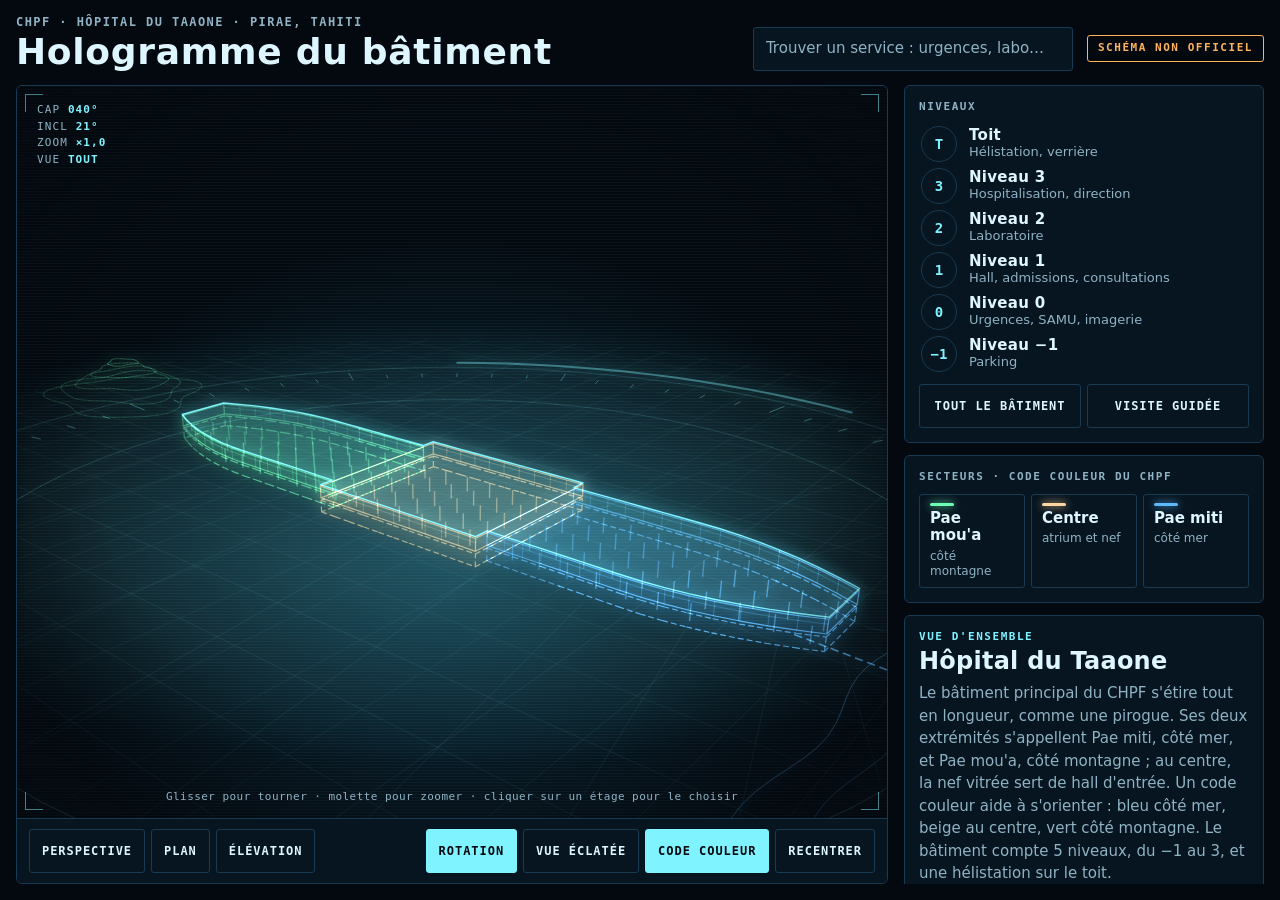
==== commit 7aa9578f: "Hologramme CHPF : trouver un service et visite guidée - Champ « Trouver un service » dans l'en-tête " ====
--- a/hologramme-chpf/index.html
+++ b/hologramme-chpf/index.html
@@ -98,6 +98,13 @@
   font: 600 12px/1.3 var(--f-mono); white-space: nowrap; pointer-events: none; transform: translate(14px, -50%);
 }
 .bulle.gauche { transform: translate(calc(-100% - 14px), -50%); }
+.bandeau {
+  position: absolute; top: 14px; right: 18px; max-width: min(60%, 340px); margin: 0; padding: 8px 12px;
+  border: 1px solid var(--trait); border-left: 3px solid var(--c, var(--faisceau)); border-radius: 3px;
+  background: color-mix(in srgb, var(--nuit) 82%, transparent); text-align: left; pointer-events: none;
+}
+.bandeau strong { display: block; font: 600 15px/1.25 var(--f-titre); }
+.bandeau small { display: block; color: var(--texte-doux); font: 11px/1.4 var(--f-mono); letter-spacing: .06em; text-transform: uppercase; }
 
 .barre {
   display: flex; flex-wrap: wrap; align-items: center; justify-content: space-between; gap: 8px 16px;
@@ -111,7 +118,8 @@
 .bouton:hover { border-color: var(--faisceau); }
 .bouton[aria-pressed="true"] { border-color: var(--faisceau); background: var(--faisceau); color: var(--nuit); }
 .bouton .court { display: none; }
-.plein { width: 100%; }
+.rangee { display: flex; flex-wrap: wrap; gap: 6px; }
+.rangee .bouton { flex: 1 1 9rem; }
 
 /* ---------- Pupitre ---------- */
 .pupitre { display: flex; flex-direction: column; gap: 12px; min-height: 0; overflow-y: auto; }
@@ -121,6 +129,32 @@
   font: 600 11px/1.3 var(--f-mono); letter-spacing: .14em; text-transform: uppercase;
 }
 .bloc p { margin: 0 0 10px; }
+
+/* Trouver un service : un champ dans l'en-tête, et ses résultats par-dessus la scène. */
+.outils { display: flex; flex-wrap: wrap; align-items: center; justify-content: flex-end; gap: 10px 14px; }
+.recherche { position: relative; width: 320px; max-width: 100%; }
+.champ {
+  width: 100%; min-height: 44px; padding: 0 12px; border: 1px solid var(--trait); border-radius: 3px;
+  background: var(--panneau); color: var(--texte); font: inherit; -webkit-appearance: none; appearance: none;
+}
+.champ::placeholder { color: var(--texte-doux); opacity: 1; }
+.champ:focus-visible { outline-offset: 1px; }
+.deroulant {
+  position: absolute; z-index: 5; top: calc(100% + 6px); left: 0; right: 0; padding: 10px;
+  border: 1px solid var(--trait); border-radius: 6px; background: var(--panneau);
+  box-shadow: 0 14px 36px color-mix(in srgb, var(--nuit) 85%, transparent);
+}
+.etat-recherche { margin: 0; }
+.resultats:empty { display: none; }
+.resultats { display: flex; flex-direction: column; gap: 4px; margin: 8px 0 0; padding: 0; list-style: none; }
+.resultat {
+  display: flex; flex-direction: column; align-items: flex-start; gap: 2px; width: 100%; min-height: 44px;
+  padding: 6px 10px; border: 1px solid var(--trait); border-left: 3px solid var(--c); border-radius: 3px;
+  background: none; text-align: left;
+}
+.resultat:hover { border-color: var(--faisceau); border-left-color: var(--c); }
+.resultat strong { font-weight: 600; }
+.resultat small { color: var(--texte-doux); font: 11px/1.4 var(--f-mono); letter-spacing: .04em; text-transform: uppercase; }
 
 /* Les niveaux se choisissent comme dans un ascenseur. */
 .ascenseur { display: flex; flex-direction: column; gap: 4px; margin: 0 0 10px; padding: 0; list-style: none; }
@@ -183,8 +217,17 @@
 .sources { margin: 8px 0 0; padding-left: 18px; color: var(--texte-doux); font-size: 13px; }
 .sources li + li { margin-top: 6px; }
 
+/* À la souris, le panneau d'ascenseur peut être plus serré, pour laisser voir la fiche. */
+@media (pointer: fine) and (min-width: 901px) {
+  .ascenseur { gap: 2px; }
+  .etage { grid-template-columns: 36px minmax(0, 1fr); min-height: 40px; border-radius: 20px 4px 4px 20px; }
+  .cabine { width: 36px; height: 36px; font-size: 14px; }
+  .secteur { min-height: 56px; }
+}
 @media (max-width: 900px) {
   .page { height: auto; min-height: 0; grid-template-rows: auto auto; }
+  .outils { width: 100%; justify-content: flex-start; }
+  .recherche { flex: 1 1 auto; width: auto; min-width: 0; }
   .salle { grid-template-columns: minmax(0, 1fr); }
   .scene { height: clamp(400px, 72vh, 640px); height: clamp(400px, 72svh, 640px); }
   .pupitre { overflow: visible; }
@@ -211,7 +254,18 @@
       <p class="surtitre">CHPF · Hôpital du Taaone · Pirae, Tahiti</p>
       <h1>Hologramme du bâtiment</h1>
     </div>
-    <p class="badge">Schéma non officiel</p>
+    <div class="outils">
+      <div class="recherche" id="zone-recherche">
+        <label class="vh" for="recherche">Trouver un service</label>
+        <input class="champ" id="recherche" type="search" autocomplete="off" spellcheck="false"
+          placeholder="Trouver un service : urgences, labo…" aria-controls="deroulant" aria-expanded="false">
+        <div class="deroulant" id="deroulant" hidden>
+          <p class="note etat-recherche" id="recherche-etat" aria-live="polite"></p>
+          <ul class="resultats" id="resultats"></ul>
+        </div>
+      </div>
+      <p class="badge">Schéma non officiel</p>
+    </div>
   </header>
 
   <main class="salle">
@@ -231,6 +285,7 @@
         </div>
         <p class="geste" id="geste" aria-hidden="true">Glisser pour tourner · molette pour zoomer · cliquer sur un étage pour le choisir</p>
         <div class="bulle" id="bulle" hidden></div>
+        <p class="bandeau" id="bandeau" aria-hidden="true" hidden></p>
       </div>
       <div class="barre">
         <div class="groupe" role="group" aria-label="Point de vue">
@@ -252,7 +307,10 @@
       <section class="bloc" aria-labelledby="t-niveaux">
         <h2 id="t-niveaux">Niveaux</h2>
         <ol class="ascenseur" id="ascenseur"></ol>
-        <button type="button" class="bouton plein" id="b-tout">Tout le bâtiment</button>
+        <div class="rangee">
+          <button type="button" class="bouton" id="b-tout">Tout le bâtiment</button>
+          <button type="button" class="bouton" id="b-visite" aria-pressed="false">Visite guidée</button>
+        </div>
       </section>
 
       <section class="bloc" aria-labelledby="t-secteurs">
@@ -329,44 +387,45 @@
       resume: 'Le niveau −1, en sous-sol, accueille le parking. Ses piliers sont peints en bleu, beige ou vert selon le secteur, pour se repérer.' }
   ];
 
+  // mots : d'autres mots qui mènent au service quand on le cherche.
   const SERVICES = [
     { k: -1, s: null, nom: 'Parking', detail: 'Piliers aux couleurs des secteurs : bleu, beige, vert.',
-      source: 'CHPF, Plan et accès' },
+      mots: 'voiture stationnement garer sous-sol', source: 'CHPF, Plan et accès' },
     { k: 0, s: 'mer', nom: "Service d'accueil des urgences (SAU)",
       detail: "Ouvert jour et nuit ; deux infirmiers d'accueil et d'orientation trient les arrivées.",
-      source: 'CHPF, présentation Urgences-SAMU (2020)' },
+      mots: 'urgence accident blessure', source: 'CHPF, présentation Urgences-SAMU (2020)' },
     { k: 0, s: 'mer', nom: 'SAMU', detail: "Il centralise les appels d'urgence de toute la Polynésie.",
-      source: 'CHPF (2020) ; Le Quotidien du Médecin (2010)' },
+      mots: '15 secours ambulance', source: 'CHPF (2020) ; Le Quotidien du Médecin (2010)' },
     { k: 0, s: 'mer', nom: 'UHCD', detail: "Unité d'hospitalisation de courte durée : 12 lits.",
-      source: 'CHPF, présentation Urgences-SAMU (2020)' },
+      mots: 'urgences observation', source: 'CHPF, présentation Urgences-SAMU (2020)' },
     { k: 0, s: null, nom: 'Imagerie médicale', detail: 'Radiologie ; sa caisse est au niveau 0.',
-      source: 'CHPF, Tarifs et paiements' },
+      mots: 'radio scanner IRM échographie', source: 'CHPF, Tarifs et paiements' },
     { k: 1, s: 'centre', nom: "Hall d'entrée, dans la nef", detail: 'Accueil des admissions et caisse centrale.',
-      source: 'CHPF, Formalités administratives ; Tarifs et paiements' },
+      mots: 'entrée accueil admission caisse payer', source: 'CHPF, Formalités administratives ; Tarifs et paiements' },
     { k: 1, s: 'mer', nom: 'Accueil des consultations', detail: null,
-      source: 'CHPF, annuaire des consultations (2019)' },
+      mots: 'rendez-vous rdv', source: 'CHPF, annuaire des consultations (2019)' },
     { k: 1, s: 'mer', nom: 'Dépose minute', detail: "Pour déposer un patient au plus près de l'entrée.",
-      source: "CHPF, livret d'accueil" },
+      mots: 'voiture taxi déposer', source: "CHPF, livret d'accueil" },
     { k: 1, s: 'mer', nom: 'Consultations', detail: 'Anesthésie, chirurgie vasculaire, gynécologie.',
-      source: 'Annuaires des consultations' },
+      mots: 'rendez-vous rdv anesthésiste gynéco', source: 'Annuaires des consultations' },
     { k: 1, s: null, nom: 'Consultations de neurochirurgie', detail: null,
-      source: 'CHPF, service de neurochirurgie (2018)' },
+      mots: 'rendez-vous rdv', source: 'CHPF, service de neurochirurgie (2018)' },
     { k: 2, s: null, nom: 'Laboratoire', detail: 'La caisse du laboratoire est au niveau 2.',
-      source: 'CHPF, Tarifs et paiements' },
+      mots: 'labo prise de sang analyses', source: 'CHPF, Tarifs et paiements' },
     { k: 3, s: 'montagne', nom: 'Cardiologie, pneumologie, neurologie, hématologie', detail: "Services d'hospitalisation.",
-      source: 'CHPF, plan par niveau (2018)' },
+      mots: 'cœur poumons cerveau sang hospitalisation', source: 'CHPF, plan par niveau (2018)' },
     { k: 3, s: 'montagne', nom: 'Centre de la douleur', detail: 'Consultations.',
-      source: 'Annuaires des consultations' },
+      mots: 'douleurs rendez-vous', source: 'Annuaires des consultations' },
     { k: 3, s: 'mer', nom: 'Direction et administration', detail: null,
-      source: 'CHPF, annuaire (2019)' },
+      mots: 'directeur bureaux', source: 'CHPF, annuaire (2019)' },
     { k: 3, s: null, nom: 'Neurochirurgie', detail: 'Hospitalisation : 8 lits en chambres individuelles.',
-      source: 'CHPF, service de neurochirurgie (2018)' },
+      mots: 'cerveau colonne hospitalisation', source: 'CHPF, service de neurochirurgie (2018)' },
     { k: 4, s: 'mer', nom: 'Hélistation',
       detail: "Réservée aux transports sanitaires et aux vols médicaux d'urgence ; Taravao n'est qu'à 18 minutes de vol. Sa place exacte sur le toit est schématique.",
-      source: "SIA, fiche de l'hélistation ; Direction de la santé" },
+      mots: 'hélicoptère évasan évacuation', source: "SIA, fiche de l'hélistation ; Direction de la santé" },
     { k: 4, s: 'centre', nom: 'Verrière de la nef',
       detail: 'Le hall monumental de béton, de verre et de métal. La forme de sa couverture est schématique.',
-      source: 'Tahiti Infos (2013) ; Arcora' }
+      mots: 'toit vitré', source: 'Tahiti Infos (2013) ; Arcora' }
   ];
 
   const REPERES = [
@@ -375,7 +434,8 @@
     { valeur: '490 lits', texte: 'Installés en 2019, dont 66 en psychiatrie.', source: "CHPF, rapport d'activité 2019" },
     { valeur: '8 salles', texte: 'Au bloc opératoire central, avec 24 lits de réanimation (2019).', source: "CHPF, rapport d'activité 2019" },
     { valeur: '2010', texte: 'Le déménagement du Mamao vers le Taaone, du 16 octobre au 11 novembre.', source: "CHPF, historique et livret d'accueil" },
-    { valeur: '900 m', texte: "La profondeur où le SWAC puise l'eau de mer, vers 5 °C, pour climatiser l'hôpital : 3,8 km de canalisation, 6 MW de froid, depuis juillet 2022.", source: 'Service des énergies de la Polynésie française' }
+    { valeur: '900 m', texte: "La profondeur où le SWAC puise l'eau de mer, vers 5 °C, pour climatiser l'hôpital : 3,8 km de canalisation, 6 MW de froid, depuis juillet 2022.", source: 'Service des énergies de la Polynésie française' },
+    { valeur: '4 000 m²', texte: "Le nouveau pôle de santé mentale, relié au CHPF et à l'ancien hôpital Jean-Prince. Il n'est pas dessiné ici.", source: 'Outre-mer La 1ère' }
   ];
 
   const SOURCES = [
@@ -387,7 +447,8 @@
     'Service des énergies de la Polynésie française, fiche du SWAC du CHPF (2022).',
     "Service de l'information aéronautique, fiche de l'hélistation du CHPF ; Direction de la santé, hélistation de Taravao.",
     'Tahiti Infos (2013) et Arcora : la nef, hall monumental de béton, de verre et de métal.',
-    'Le Quotidien du Médecin (2010) : ouverture, coût, centralisation des appels d\'urgence.'
+    'Le Quotidien du Médecin (2010) : ouverture, coût, centralisation des appels d\'urgence.',
+    'Outre-mer La 1ère, « Pôle de santé mentale : bientôt la fin du chantier » : surface et liaisons du pôle.'
   ];
 
   const PRESENTATION = "Le bâtiment principal du CHPF s'étire tout en longueur, comme une pirogue. Ses deux extrémités s'appellent Pae miti, côté mer, et Pae mou'a, côté montagne ; au centre, la nef vitrée sert de hall d'entrée. Un code couleur aide à s'orienter : bleu côté mer, beige au centre, vert côté montagne. Le bâtiment compte 5 niveaux, du −1 au 3, et une hélistation sur le toit.";
@@ -1194,7 +1255,14 @@
     return NIVEAUX.find(n => n.k === k).nom;
   }
 
+  // Un choix fait par la personne arrête la visite guidée.
   function choisir(k, s) {
+    arreterVisite();
+    selectionner(k, s);
+  }
+
+  function selectionner(k, s) {
+    cacherBandeau();
     etat.sel.k = k;
     etat.sel.s = s;
     document.querySelectorAll('.etage').forEach(b => {
@@ -1464,6 +1532,7 @@
     $('b-rotation').setAttribute('aria-pressed', String(etat.rotation));
     $('b-eclate').setAttribute('aria-pressed', String(etat.eclate));
     $('b-couleurs').setAttribute('aria-pressed', String(etat.couleurs));
+    $('b-visite').setAttribute('aria-pressed', String(Boolean(visite.minuteur)));
   }
 
   function basculer(cle) {
@@ -1497,6 +1566,170 @@
     cam.reculVise = ecran.reculDefaut;
   });
   $('b-tout').addEventListener('click', () => choisir(null, null));
+
+  /* ---------- La visite guidée : chaque niveau, du parking au toit ---------- */
+
+  const PARCOURS = [-1, 0, 1, 2, 3, TOIT, null];
+  const visite = { minuteur: null, etape: 0 };
+
+  function etapeVisite() {
+    selectionner(PARCOURS[visite.etape % PARCOURS.length], null);
+    visite.etape++;
+  }
+
+  function arreterVisite() {
+    if (!visite.minuteur) return;
+    clearInterval(visite.minuteur);
+    visite.minuteur = null;
+    majBoutons();
+  }
+
+  $('b-visite').addEventListener('click', () => {
+    if (visite.minuteur) {
+      arreterVisite();
+      return;
+    }
+    visite.etape = 0;
+    etapeVisite();
+    visite.minuteur = setInterval(etapeVisite, 6000);
+    majBoutons();
+  });
+
+  /* ---------- Trouver un service ---------- */
+
+  // Sans majuscules ni accents, pour que « hélico » trouve « hélicoptère ».
+  function normaliser(texte) {
+    return texte.toLowerCase().normalize('NFD').replace(/[̀-ͯ]/g, '').replace(/œ/g, 'oe');
+  }
+
+  const INDEX = SERVICES.map(v => ({
+    service: v,
+    nom: normaliser(v.nom),
+    tout: normaliser([v.nom, v.detail || '', v.mots || ''].join(' '))
+  }));
+
+  // Tous les mots tapés doivent se retrouver ; ceux qui sont dans le nom passent devant.
+  function chercher(texte) {
+    const mots = normaliser(texte).split(/[\s,;.'’-]+/).filter(m => m.length > 1);
+    if (!mots.length) return [];
+    const dansNom = e => mots.some(m => e.nom.includes(m));
+    return INDEX.filter(e => mots.every(m => e.tout.includes(m)))
+      .sort((a, b) => Number(dansNom(b)) - Number(dansNom(a)))
+      .map(e => e.service);
+  }
+
+  function ouEst(v) {
+    const sec = v.s === null ? null : SECTEURS.find(x => x.id === v.s);
+    return nomNiveau(v.k) + ' · ' + (sec ? sec.nom + ', ' + sec.sens : 'côté non précisé');
+  }
+
+  const champ = $('recherche');
+  const deroulant = $('deroulant');
+  const zoneRecherche = $('zone-recherche');
+
+  function ouvrirResultats(ouvert) {
+    deroulant.hidden = !ouvert;
+    champ.setAttribute('aria-expanded', String(ouvert));
+  }
+
+  function afficherResultats() {
+    const texte = champ.value;
+    const liste = $('resultats');
+    const message = $('recherche-etat');
+    vider(liste);
+    if (!texte.trim()) {
+      message.textContent = '';
+      ouvrirResultats(false);
+      return;
+    }
+    ouvrirResultats(true);
+    const trouves = chercher(texte);
+    if (!trouves.length) message.textContent = "Aucun service trouvé. Les documents publics ne localisent pas tous les services.";
+    else if (trouves.length === 1) message.textContent = '1 service trouvé.';
+    else message.textContent = trouves.length + ' services trouvés.' + (trouves.length > 6 ? ' Voici les 6 premiers.' : '');
+    trouves.slice(0, 6).forEach(v => {
+      const sec = v.s === null ? null : SECTEURS.find(x => x.id === v.s);
+      const bouton = el('button', { type: 'button', class: 'resultat',
+        style: '--c: ' + couleurCss(sec ? sec.couleur : 'faisceau') }, [
+        el('strong', { text: v.nom }),
+        el('small', { text: ouEst(v) })
+      ]);
+      bouton.addEventListener('click', ev => allerAuService(v, ev.detail === 0));
+      liste.appendChild(el('li', {}, bouton));
+    });
+  }
+
+  // Le service choisi s'allume dans l'hologramme et un bandeau dit où il se trouve.
+  // Au clavier, on passe ensuite sur l'hologramme (la liste vient de se fermer).
+  function allerAuService(v, auClavier) {
+    choisir(v.k, v.s);
+    ouvrirResultats(false);
+    montrerBandeau(v);
+    if (auClavier) toile.focus({ preventScroll: true });
+    const scene = document.querySelector('.scene');
+    const r = scene.getBoundingClientRect();
+    if (r.top < -r.height / 2 || r.top > window.innerHeight * 0.6) {
+      scene.scrollIntoView({ behavior: calme ? 'auto' : 'smooth', block: 'start' });
+    }
+  }
+
+  let minuteurBandeau = null;
+  function montrerBandeau(v) {
+    const bandeau = $('bandeau');
+    const sec = v.s === null ? null : SECTEURS.find(x => x.id === v.s);
+    vider(bandeau);
+    bandeau.style.setProperty('--c', couleurCss(sec ? sec.couleur : 'faisceau'));
+    bandeau.appendChild(el('strong', { text: v.nom }));
+    bandeau.appendChild(el('small', { text: ouEst(v) }));
+    bandeau.hidden = false;
+    clearTimeout(minuteurBandeau);
+    minuteurBandeau = setTimeout(cacherBandeau, 7000);
+  }
+
+  function cacherBandeau() {
+    clearTimeout(minuteurBandeau);
+    $('bandeau').hidden = true;
+  }
+
+  function boutonsResultats() {
+    return Array.from(deroulant.querySelectorAll('.resultat'));
+  }
+
+  champ.addEventListener('input', afficherResultats);
+  champ.addEventListener('focus', () => { if (champ.value.trim()) afficherResultats(); });
+  champ.addEventListener('keydown', ev => {
+    const boutons = boutonsResultats();
+    if (ev.key === 'Enter' && boutons.length) {
+      ev.preventDefault();
+      boutons[0].click();
+    } else if (ev.key === 'ArrowDown' && boutons.length) {
+      ev.preventDefault();
+      boutons[0].focus();
+    } else if (ev.key === 'Escape' && !deroulant.hidden) {
+      ev.preventDefault();
+      ouvrirResultats(false);
+    }
+  });
+  // Dans la liste : flèches pour passer d'un résultat à l'autre, Échap pour revenir au champ.
+  deroulant.addEventListener('keydown', ev => {
+    const boutons = boutonsResultats();
+    const i = boutons.indexOf(document.activeElement);
+    if (i < 0) return;
+    if (ev.key === 'ArrowDown' && i < boutons.length - 1) boutons[i + 1].focus();
+    else if (ev.key === 'ArrowUp') (i > 0 ? boutons[i - 1] : champ).focus();
+    else if (ev.key === 'Escape') { ouvrirResultats(false); champ.focus(); }
+    else return;
+    ev.preventDefault();
+  });
+  // La liste se ferme quand on touche ou qu'on passe ailleurs.
+  document.addEventListener('pointerdown', ev => {
+    if (!zoneRecherche.contains(ev.target)) ouvrirResultats(false);
+  });
+  zoneRecherche.addEventListener('focusout', () => {
+    setTimeout(() => {
+      if (!zoneRecherche.contains(document.activeElement)) ouvrirResultats(false);
+    }, 0);
+  });
 
   if (window.matchMedia('(pointer: coarse)').matches) {
     $('geste').textContent = 'Glisser pour tourner · pincer pour zoomer · toucher un étage pour le choisir';
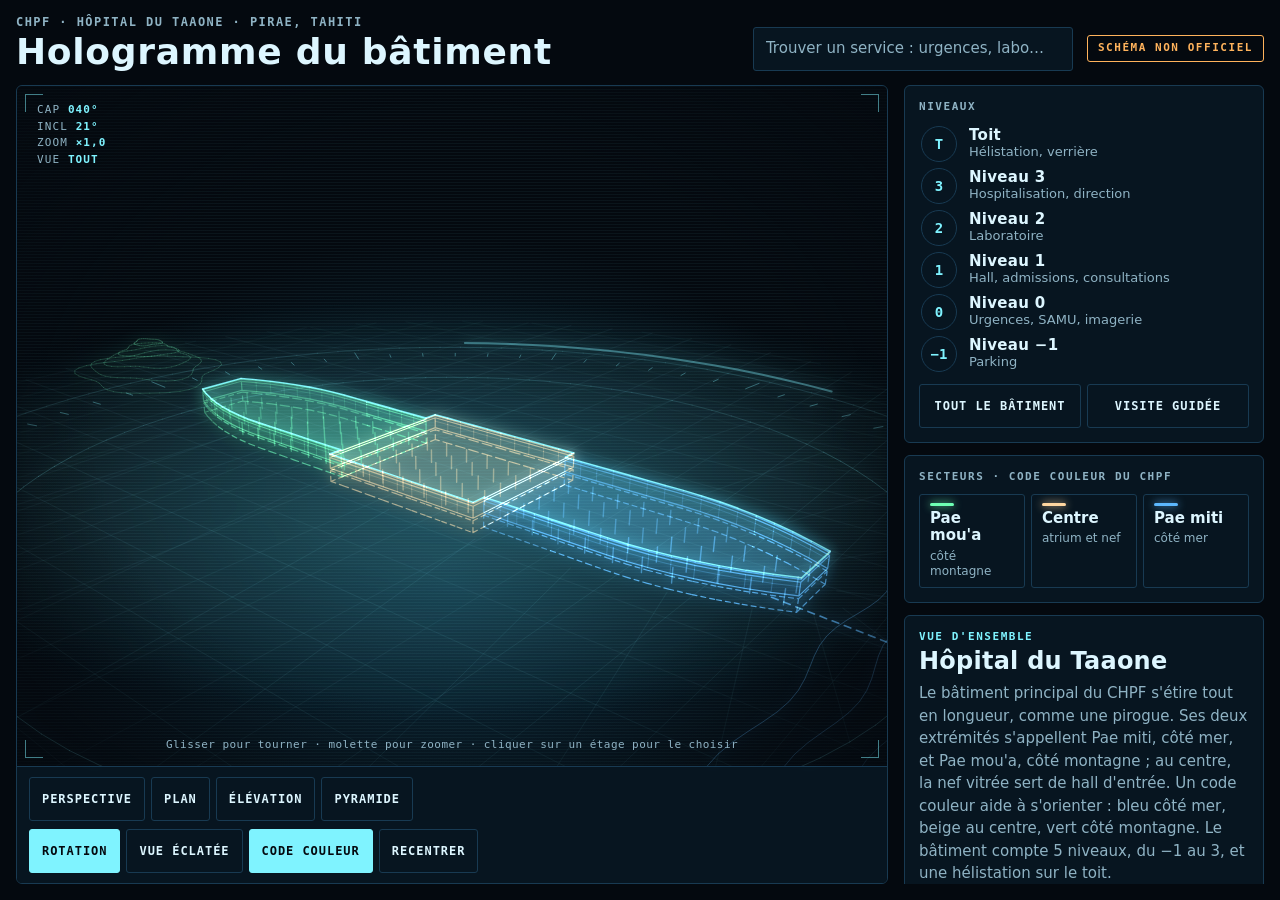
==== commit f08331f2: "Hologramme CHPF : mode pyramide, un vrai petit hologramme - Bouton « Pyramide » : écran noir en plei" ====
--- a/hologramme-chpf/index.html
+++ b/hologramme-chpf/index.html
@@ -23,6 +23,7 @@
   --balise: #ffb35c;
   --texte: #ddf6ff;
   --texte-doux: #8fb3c4;
+  --noir: #000000;
   --f-titre: Bahnschrift, "DIN Alternate", "DIN Condensed", "Roboto Condensed", "Arial Narrow", system-ui, sans-serif;
   --f-texte: system-ui, -apple-system, "Segoe UI", Roboto, sans-serif;
   --f-mono: ui-monospace, "Cascadia Mono", "SF Mono", Menlo, Consolas, monospace;
@@ -216,6 +217,27 @@
 details summary { min-height: 32px; cursor: pointer; color: var(--faisceau); font-weight: 600; }
 .sources { margin: 8px 0 0; padding-left: 18px; color: var(--texte-doux); font-size: 13px; }
 .sources li + li { margin-top: 6px; }
+
+/* ---------- Mode pyramide : quatre vues sur du noir pur, pour une pyramide posée sur l'écran ---------- */
+.pyramide { position: fixed; inset: 0; z-index: 20; background: var(--noir); }
+.pyramide canvas { position: absolute; inset: 0; display: block; width: 100%; height: 100%; }
+#pyr-halo { filter: blur(6px) saturate(1.3); opacity: .9; pointer-events: none; }
+#pyr-toile { touch-action: none; }
+/* L'aide se range hors de la croix : en haut sur un écran en hauteur, à gauche en largeur. */
+.pyr-aide {
+  position: absolute; top: calc(14px + env(safe-area-inset-top, 0px)); left: 16px; right: 120px; max-width: 48ch;
+  color: var(--texte-doux); font-size: 12px; line-height: 1.45; pointer-events: none; transition: opacity .8s ease;
+}
+.pyr-aide h2 {
+  margin: 0 0 6px; color: var(--faisceau);
+  font: 600 11px/1.3 var(--f-mono); letter-spacing: .14em; text-transform: uppercase;
+}
+.pyr-aide p { margin: 0 0 6px; }
+.pyr-aide.cache { opacity: 0; }
+.pyr-quitter { position: absolute; top: calc(14px + env(safe-area-inset-top, 0px)); right: 16px; background: var(--noir); }
+@media (orientation: landscape) {
+  .pyr-aide { right: auto; max-width: max(160px, calc(50vw - 45vh - 32px)); }
+}
 
 /* À la souris, le panneau d'ascenseur peut être plus serré, pour laisser voir la fiche. */
 @media (pointer: fine) and (min-width: 901px) {
@@ -292,6 +314,7 @@
           <button type="button" class="bouton" id="vue-perspective" data-vue="perspective" aria-label="Perspective"><span class="long">Perspective</span><span class="court">3D</span></button>
           <button type="button" class="bouton" id="vue-plan" data-vue="plan">Plan</button>
           <button type="button" class="bouton" id="vue-elevation" data-vue="elevation">Élévation</button>
+          <button type="button" class="bouton" id="vue-pyramide" aria-haspopup="dialog">Pyramide</button>
         </div>
         <div class="groupe" role="group" aria-label="Affichage">
           <button type="button" class="bouton" id="b-rotation" aria-pressed="true">Rotation</button>
@@ -338,6 +361,17 @@
   </main>
   <p class="vh" id="annonce" aria-live="polite"></p>
   <noscript><p>Cette page a besoin de JavaScript pour afficher l'hologramme.</p></noscript>
+</div>
+
+<div class="pyramide" id="pyramide" role="dialog" aria-modal="true" aria-labelledby="pyr-titre" hidden>
+  <canvas id="pyr-halo" aria-hidden="true"></canvas>
+  <canvas id="pyr-toile" role="img" aria-label="Quatre vues du bâtiment, disposées en croix pour une pyramide holographique."></canvas>
+  <div class="pyr-aide" id="pyr-aide">
+    <h2 id="pyr-titre">Mode pyramide</h2>
+    <p>Poser une pyramide transparente, pointe vers le bas, au centre de l'écran, puis baisser la lumière : le bâtiment flotte au milieu.</p>
+    <p>Pyramide maison : 4 trapèzes de plastique transparent (6 cm en bas, 1 cm en haut, 3,5 cm de haut), collés par les côtés.</p>
+  </div>
+  <button type="button" class="bouton pyr-quitter" id="pyr-quitter">Quitter</button>
 </div>
 
 <script>
@@ -490,7 +524,7 @@
   function lot(options) {
     const l = Object.assign({
       cellule: null, couleur: 'faisceau', alpha: 0.8, largeur: 1,
-      tirets: null, remplissage: 0, flux: false, segs: [], polys: []
+      tirets: null, remplissage: 0, flux: false, fin: false, segs: [], polys: []
     }, options);
     lots.push(l);
     return l;
@@ -553,7 +587,7 @@
       return;
     }
     // Façades : un meneau tous les 6 m et un bandeau de fenêtres.
-    const facade = lot({ cellule: c.cle, couleur: sec.couleur, alpha: 0.3 });
+    const facade = lot({ cellule: c.cle, couleur: sec.couleur, alpha: 0.3, fin: true });
     for (let i = 1; i < bas.aller.length - 1; i++) {
       relier(facade, bas.aller[i], haut.aller[i]);
       relier(facade, bas.retour[i], haut.retour[i]);
@@ -574,7 +608,7 @@
 
   // Au niveau −1, les piliers du parking sont peints aux couleurs du secteur.
   function piliers(c, sec, y0, y1) {
-    const l = lot({ cellule: c.cle, couleur: sec.couleur, alpha: 0.55, largeur: 1.4 });
+    const l = lot({ cellule: c.cle, couleur: sec.couleur, alpha: 0.55, largeur: 1.4, fin: true });
     for (let x = sec.x0 + 5; x <= sec.x1 - 4; x += 9) {
       const w = demiLargeur(x, sec.id) - 3;
       for (let z = -16; z <= 16; z += 8) {
@@ -645,7 +679,7 @@
   }
 
   function locauxTechniques(c, y0) {
-    const l = lot({ cellule: c.cle, couleur: 'montagne', alpha: 0.45 });
+    const l = lot({ cellule: c.cle, couleur: 'montagne', alpha: 0.45, fin: true });
     [[-96, -80, -8, 8, 2.6], [-64, -50, -13, -3, 2.2], [-64, -50, 3, 13, 2.2]]
       .forEach(b => boite(l, b[0], b[1], b[2], b[3], y0, y0 + b[4], TOIT));
   }
@@ -771,13 +805,13 @@
     return e === FIXE ? 0 : etat.explosion * ECART * (e + 1);
   }
 
-  function preparerCamera(t) {
+  function preparerCamera(t, cap, incl, recul) {
     base.ty = 7 + etat.explosion * 17 + (calme ? 0 : Math.sin(t * 0.8) * 0.5);
-    base.d = cam.recul + etat.explosion * 60;
-    base.ct = Math.cos(cam.cap);
-    base.st = Math.sin(cam.cap);
-    base.cp = Math.cos(cam.incl);
-    base.sp = Math.sin(cam.incl);
+    base.d = recul + etat.explosion * 60;
+    base.ct = Math.cos(cap);
+    base.st = Math.sin(cap);
+    base.cp = Math.cos(incl);
+    base.sp = Math.sin(incl);
   }
 
   // Coordonnées à l'écran (pixels du canevas) et profondeur d'un point du monde.
@@ -789,8 +823,8 @@
     const z2 = oy * base.sp + z1 * base.cp;
     const d = base.d - z2;
     sortie.d = d;
-    sortie.x = ecran.cx + ecran.f * x1 / d;
-    sortie.y = ecran.cy - ecran.f * y2 / d;
+    sortie.x = R.cx + R.f * x1 / d;
+    sortie.y = R.cy - R.f * y2 / d;
     return d > 10;
   }
 
@@ -816,6 +850,9 @@
   const hctx = halo.getContext('2d');
   const tampon = document.createElement('canvas');   // sert aux petits parasites
   const tctx = tampon.getContext('2d');
+  // La cible du dessin : l'écran principal, ou l'une des vues du mode pyramide.
+  ecran.ctx = ctx;
+  let R = ecran;
   const PALETTE = {};
   let policeTitre = 'sans-serif';
   let policeMono = 'monospace';
@@ -865,54 +902,64 @@
   // Vus du dessus, les étages se superposent et leur lumière s'additionne : on la tempère.
   let dessus = 0;
 
-  function dessiner(t) {
-    if (!ecran.larg || !ecran.haut) return;
-    preparerCamera(t);
+  // Dessine le bâtiment dans la cible R, vu depuis (cap, incl, recul).
+  // « complet » ajoute le décor (projecteur, mer, montagne, SWAC) et les étiquettes.
+  function dessinerScene(t, cap, incl, recul, complet) {
+    const ctx = R.ctx;
+    preparerCamera(t, cap, incl, recul);
     projeterSommets();
-    dessus = Math.pow(Math.sin(borne(cam.incl, 0, Math.PI / 2)), 2);
+    dessus = Math.pow(Math.sin(borne(incl, 0, Math.PI / 2)), 2);
     ctx.globalCompositeOperation = 'source-over';
-    ctx.clearRect(0, 0, ecran.larg, ecran.haut);
+    ctx.clearRect(0, 0, R.larg, R.haut);
     ctx.globalCompositeOperation = 'lighter';
     ctx.lineCap = 'round';
     ctx.lineJoin = 'round';
 
     // Pendant l'apparition, le bâtiment se construit de bas en haut.
     const hIntro = etat.intro < 1 ? -H - 1 + etat.intro * (TOIT * H + 11 + H) : Infinity;
-    projecteur(t);
-    vagues(t);
+    if (complet) {
+      projecteur(t);
+      vagues(t);
+    }
     remplissages(hIntro);
-    traits(t, hIntro);
+    traits(t, hIntro, complet);
     feuxHelistation(t, hIntro);
     if (etat.intro < 1) {
       if (hIntro <= TOIT * H + 1.1) coupe(hIntro, 0.9, 0.08);
     } else {
       balayage(t);
     }
-
     ctx.globalCompositeOperation = 'source-over';
-    if (etat.apparition > 0) etiquettes();
+    if (complet && etat.apparition > 0) etiquettes();
+  }
+
+  function dessiner(t) {
+    if (!ecran.larg || !ecran.haut) return;
+    R = ecran;
+    dessinerScene(t, cam.cap, cam.incl, cam.recul, true);
     if (t < etat.glitchFin) parasites();
-
     hctx.clearRect(0, 0, halo.width, halo.height);
     hctx.drawImage(toile, 0, 0, halo.width, halo.height);
   }
 
   const TRANCHES = [1, 0.68, 0.42];   // les traits du fond sont plus pâles
 
-  function traits(t, hIntro) {
-    const dpr = ecran.dpr;
+  function traits(t, hIntro, complet) {
+    const ctx = R.ctx;
+    const dpr = R.dpr;
     const pmin = base.d - 150;
     const pmax = base.d + 150;
     const decor = decorAlpha();
     for (const l of lots) {
       const c = l.cellule ? cellules.get(l.cellule) : null;
+      if (!complet && (!c || l.fin)) continue;
       const a = l.alpha * etat.scintil * (c ? c.vis * (1 + 0.7 * c.survol) * (1 - 0.35 * dessus * dessus) : decor);
       if (a < 0.01) continue;
       ctx.lineWidth = l.largeur * dpr * (c && estChoisie(c) ? 1.4 : 1);
       ctx.setLineDash(l.tirets ? l.tirets.map(v => v * dpr) : []);
       ctx.lineDashOffset = l.flux && !calme ? t * 14 * dpr : 0;
       const s = l.segs;
-      for (let b = 0; b < 3; b++) {
+      for (let b = 0; b < (complet ? 3 : 1); b++) {
         ctx.beginPath();
         let trace = false;
         for (let j = 0; j < s.length; j += 2) {
@@ -920,7 +967,7 @@
           const q = s[j + 1];
           if (PD[p] < 0 || PD[q] < 0) continue;
           const u = ((PD[p] + PD[q]) * 0.5 - pmin) / (pmax - pmin);
-          if ((u < 0.36 ? 0 : u < 0.68 ? 1 : 2) !== b) continue;
+          if (complet && (u < 0.36 ? 0 : u < 0.68 ? 1 : 2) !== b) continue;
           let x1 = PX[p], y1 = PY[p], x2 = PX[q], y2 = PY[q];
           if (c && hIntro !== Infinity) {
             const ya = GY[p];
@@ -948,6 +995,7 @@
   }
 
   function remplissages(hIntro) {
+    const ctx = R.ctx;
     for (const l of lots) {
       if (!l.remplissage) continue;
       const c = cellules.get(l.cellule);
@@ -976,23 +1024,24 @@
 
   function segment3d(x1, y1, z1, x2, y2, z2) {
     if (!projeter(x1, y1, z1, P1) || !projeter(x2, y2, z2, P2)) return;
-    ctx.moveTo(P1.x, P1.y);
-    ctx.lineTo(P2.x, P2.y);
+    R.ctx.moveTo(P1.x, P1.y);
+    R.ctx.lineTo(P2.x, P2.y);
   }
 
   // Le socle du projecteur : une lueur, des graduations et des arcs qui tournent.
   function projecteur(t) {
-    const dpr = ecran.dpr;
+    const ctx = R.ctx;
+    const dpr = R.dpr;
     const tour = calme ? 0 : t * 0.06;
     const a0 = Math.min(1, 0.25 + etat.intro * 2) * etat.scintil;
     if (projeter(0, Y_PROJECTEUR, 0, P1)) {
-      const r = ecran.f * RAYON_DISQUE / P1.d;
+      const r = R.f * RAYON_DISQUE / P1.d;
       const g = ctx.createRadialGradient(P1.x, P1.y, 0, P1.x, P1.y, r);
       g.addColorStop(0, teinte('faisceau', 0.15 * a0));
       g.addColorStop(1, teinte('faisceau', 0));
       ctx.save();
       ctx.translate(P1.x, P1.y);
-      ctx.scale(1, Math.max(0.06, Math.abs(Math.sin(cam.incl))));
+      ctx.scale(1, Math.max(0.06, Math.abs(base.sp)));
       ctx.translate(-P1.x, -P1.y);
       ctx.fillStyle = g;
       ctx.beginPath();
@@ -1025,8 +1074,9 @@
 
   // Côté mer : la houle, au-delà de Pae miti.
   function vagues(t) {
+    const ctx = R.ctx;
     const a = decorAlpha() * etat.scintil;
-    ctx.lineWidth = ecran.dpr;
+    ctx.lineWidth = R.dpr;
     for (let i = 0; i < 6; i++) {
       const x0 = 134 + i * 11;
       const w = Math.sqrt(Math.max(0, RAYON_DISQUE * RAYON_DISQUE - (x0 + 4) * (x0 + 4)));
@@ -1045,6 +1095,7 @@
   }
 
   function feuxHelistation(t, hIntro) {
+    const ctx = R.ctx;
     const c = cellules.get(TOIT + '|mer');
     if (TOIT * H > hIntro) return;
     const a = c.vis * etat.scintil;
@@ -1054,7 +1105,7 @@
       const allume = calme || Math.sin(t * 3.2 - i * 0.8) > 0 ? 1 : 0.25;
       ctx.fillStyle = teinte('balise', a * allume);
       ctx.beginPath();
-      ctx.arc(PX[v], PY[v], 1.8 * ecran.dpr, 0, Math.PI * 2);
+      ctx.arc(PX[v], PY[v], 1.8 * R.dpr, 0, Math.PI * 2);
       ctx.fill();
     });
   }
@@ -1069,6 +1120,7 @@
 
   // Le contour du bâtiment à la hauteur y, en surbrillance.
   function coupe(y, aTrait, aFond) {
+    const ctx = R.ctx;
     const yy = y + decalage(borne(Math.floor(y / H), -1, TOIT));
     ctx.beginPath();
     for (let i = 0; i < PROFIL.length; i++) {
@@ -1079,7 +1131,7 @@
     ctx.closePath();
     ctx.fillStyle = teinte('faisceau', aFond * etat.scintil);
     ctx.fill();
-    ctx.lineWidth = 1.4 * ecran.dpr;
+    ctx.lineWidth = 1.4 * R.dpr;
     ctx.strokeStyle = teinte('faisceau', aTrait * etat.scintil);
     ctx.stroke();
   }
@@ -1096,11 +1148,12 @@
   ];
 
   function etiquettes() {
-    const dpr = ecran.dpr;
+    const ctx = R.ctx;
+    const dpr = R.dpr;
     const marge = 10 * dpr;
     const policeNom = '600 ' + Math.round(11.5 * dpr) + 'px ' + policeTitre;
     const policeSous = '500 ' + Math.round(10 * dpr) + 'px ' + policeMono;
-    const centreX = projeter(0, 9, 0, P2) ? P2.x : ecran.cx;
+    const centreX = projeter(0, 9, 0, P2) ? P2.x : R.cx;
     const decor = Math.max(0.6, decorAlpha());
     ctx.textBaseline = 'middle';
     ctx.lineWidth = dpr;
@@ -1131,8 +1184,8 @@
       const hauteur = (et.sous ? 26 : 13) * dpr;
       // Le bloc de texte reste toujours dans le cadre.
       const droite = dx >= 0;
-      const x0 = borne(droite ? ex + 8 * dpr : ex - 8 * dpr - largeur, marge, ecran.larg - marge - largeur);
-      const y0 = borne(ey - 6.5 * dpr, marge, ecran.haut - marge - hauteur);
+      const x0 = borne(droite ? ex + 8 * dpr : ex - 8 * dpr - largeur, marge, R.larg - marge - largeur);
+      const y0 = borne(ey - 6.5 * dpr, marge, R.haut - marge - hauteur);
       ctx.strokeStyle = teinte(et.couleur, a * 0.7);
       ctx.beginPath();
       ctx.moveTo(ax, ay);
@@ -1156,7 +1209,8 @@
 
   // Les numéros d'étage au bout côté montagne, quand ils ont la place d'être lus.
   function numerosEtages(centreX) {
-    const dpr = ecran.dpr;
+    const ctx = R.ctx;
+    const dpr = R.dpr;
     const pos = [];
     for (let k = -1; k <= 3; k++) {
       if (!projeter(-BOUT - 3, k * H + H * 0.45 + decalage(k), 0, P1)) return;
@@ -1736,7 +1790,158 @@
   }
 
   /* ======================================================================
-   * 7. LA BOUCLE — environ 60 images par seconde
+   * 7. LE MODE PYRAMIDE — un vrai petit hologramme.
+   *    Une pyramide transparente posée pointe en bas sur l'écran reflète
+   *    quatre vues (effet « fantôme de Pepper ») : le bâtiment semble
+   *    flotter au milieu. Chaque face montre le bâtiment vu de son côté,
+   *    retourné comme il faut pour que le reflet soit à l'endroit.
+   * ====================================================================== */
+
+  const pyr = {
+    zone: $('pyramide'),
+    toile: $('pyr-toile'),
+    halo: $('pyr-halo'),
+    actif: false,
+    larg: 0,
+    haut: 0,
+    verrou: null,
+    minuteurAide: null,
+    // Une vue carrée, dessinée quatre fois par image puis posée autour du centre.
+    vue: { toile: document.createElement('canvas'), larg: 0, haut: 0, dpr: 1, cx: 0, cy: 0, f: 1 }
+  };
+  pyr.ctx = pyr.toile.getContext('2d');
+  pyr.hctx = pyr.halo.getContext('2d');
+  pyr.vue.ctx = pyr.vue.toile.getContext('2d');
+
+  // angle : de quel côté on regarde le bâtiment ; m : comment retourner la vue
+  // pour le reflet (matrice du canevas) ; dx, dy : où la poser autour du centre.
+  const FACES = [
+    { angle: 0, m: [1, 0, 0, -1], dx: 0, dy: 1 },             // en bas
+    { angle: Math.PI / 2, m: [0, -1, -1, 0], dx: 1, dy: 0 },   // à droite
+    { angle: Math.PI, m: [-1, 0, 0, 1], dx: 0, dy: -1 },       // en haut
+    { angle: -Math.PI / 2, m: [0, 1, 1, 0], dx: -1, dy: 0 }    // à gauche
+  ];
+
+  function taillerPyramide() {
+    const dpr = Math.min(2, window.devicePixelRatio || 1);
+    const boite = pyr.zone.getBoundingClientRect();
+    pyr.larg = Math.max(1, Math.round(boite.width * dpr));
+    pyr.haut = Math.max(1, Math.round(boite.height * dpr));
+    pyr.toile.width = pyr.larg;
+    pyr.toile.height = pyr.haut;
+    pyr.halo.width = Math.max(1, Math.round(pyr.larg / 2));
+    pyr.halo.height = Math.max(1, Math.round(pyr.haut / 2));
+    // Chaque vue occupe 30 % du petit côté, entre 15 % et 45 % du centre :
+    // les quatre carrés ne se touchent pas et restent dans les faces de la pyramide.
+    const q = Math.max(1, Math.round(Math.min(pyr.larg, pyr.haut) * 0.3));
+    const v = pyr.vue;
+    v.toile.width = q;
+    v.toile.height = q;
+    v.larg = q;
+    v.haut = q;
+    v.dpr = dpr;
+    v.cx = q / 2;
+    v.cy = q * 0.55;
+    v.f = q * 0.5 / Math.tan(19 * Math.PI / 180);
+  }
+
+  function dessinerPyramide(t) {
+    const ctx = pyr.ctx;
+    const v = pyr.vue;
+    const q = v.larg;
+    const cx = pyr.larg / 2;
+    const cy = pyr.haut / 2;
+    const d = Math.min(pyr.larg, pyr.haut) * 0.3;
+    ctx.setTransform(1, 0, 0, 1, 0, 0);
+    ctx.clearRect(0, 0, pyr.larg, pyr.haut);
+    R = v;
+    FACES.forEach(face => {
+      dessinerScene(t, cam.cap + face.angle, 0.12, 380, false);
+      ctx.setTransform(face.m[0], face.m[1], face.m[2], face.m[3], cx + face.dx * d, cy + face.dy * d);
+      ctx.drawImage(v.toile, -q / 2, -q / 2, q, q);
+    });
+    ctx.setTransform(1, 0, 0, 1, 0, 0);
+    R = ecran;
+    pyr.hctx.clearRect(0, 0, pyr.halo.width, pyr.halo.height);
+    pyr.hctx.drawImage(pyr.toile, 0, 0, pyr.halo.width, pyr.halo.height);
+  }
+
+  // L'aide s'efface au bout de 8 secondes pour ne pas se refléter ; toucher l'écran la ramène.
+  function montrerAidePyramide() {
+    const aide = $('pyr-aide');
+    aide.classList.remove('cache');
+    clearTimeout(pyr.minuteurAide);
+    pyr.minuteurAide = setTimeout(() => aide.classList.add('cache'), 8000);
+  }
+
+  // Plein écran et écran allumé : utiles, mais pas toujours permis ; on s'en passe sinon.
+  function sansErreur(promesse) {
+    if (promesse && promesse.catch) promesse.catch(() => {});
+  }
+
+  function ouvrirPyramide() {
+    pyr.actif = true;
+    pyr.zone.hidden = false;
+    document.querySelector('.page').inert = true;
+    taillerPyramide();
+    montrerAidePyramide();
+    $('pyr-quitter').focus();
+    if (pyr.zone.requestFullscreen) sansErreur(pyr.zone.requestFullscreen());
+    if (navigator.wakeLock) {
+      navigator.wakeLock.request('screen').then(v => { pyr.verrou = v; }).catch(() => {});
+    }
+  }
+
+  function fermerPyramide() {
+    if (!pyr.actif) return;
+    pyr.actif = false;
+    pyr.zone.hidden = true;
+    document.querySelector('.page').inert = false;
+    clearTimeout(pyr.minuteurAide);
+    if (pyr.verrou) {
+      sansErreur(pyr.verrou.release());
+      pyr.verrou = null;
+    }
+    // En plein écran, le reste de la page ne peut pas recevoir le focus : on attend d'en sortir.
+    const revenir = () => $('vue-pyramide').focus();
+    const sortie = document.fullscreenElement && document.exitFullscreen ? document.exitFullscreen() : null;
+    if (sortie && sortie.then) sortie.then(revenir, revenir);
+    else revenir();
+  }
+
+  $('vue-pyramide').addEventListener('click', ouvrirPyramide);
+  $('pyr-quitter').addEventListener('click', fermerPyramide);
+  pyr.zone.addEventListener('keydown', ev => {
+    if (ev.key === 'Escape') fermerPyramide();
+    else if (ev.key !== 'Tab') return;   // Tab reste sur le seul bouton : Quitter
+    ev.preventDefault();
+  });
+  window.addEventListener('resize', () => { if (pyr.actif) taillerPyramide(); });
+
+  // Glisser tourne le bâtiment ; toucher sans glisser ramène l'aide.
+  let glissePyr = null;
+  pyr.toile.addEventListener('pointerdown', ev => {
+    glissePyr = { x: ev.clientX, bouge: 0 };
+    try { pyr.toile.setPointerCapture(ev.pointerId); } catch (e) { /* rien */ }
+    agir();
+  });
+  pyr.toile.addEventListener('pointermove', ev => {
+    if (!glissePyr) return;
+    const dx = ev.clientX - glissePyr.x;
+    glissePyr.x = ev.clientX;
+    glissePyr.bouge += Math.abs(dx);
+    cam.cap -= dx * 0.0085;
+    cam.capVise = cam.cap;
+    agir();
+  });
+  pyr.toile.addEventListener('pointerup', () => {
+    if (glissePyr && glissePyr.bouge < 6) montrerAidePyramide();
+    glissePyr = null;
+  });
+  pyr.toile.addEventListener('pointercancel', () => { glissePyr = null; });
+
+  /* ======================================================================
+   * 8. LA BOUCLE — environ 60 images par seconde
    * ====================================================================== */
 
   function redimensionner() {
@@ -1823,9 +2028,13 @@
     precedente = maintenant;
     const t = maintenant / 1000;
     mettreAJour(dt, t, maintenant);
-    dessiner(t);
-    survoler();
-    majHud();
+    if (pyr.actif) {
+      dessinerPyramide(t);
+    } else {
+      dessiner(t);
+      survoler();
+      majHud();
+    }
     requestAnimationFrame(boucle);
   }
 
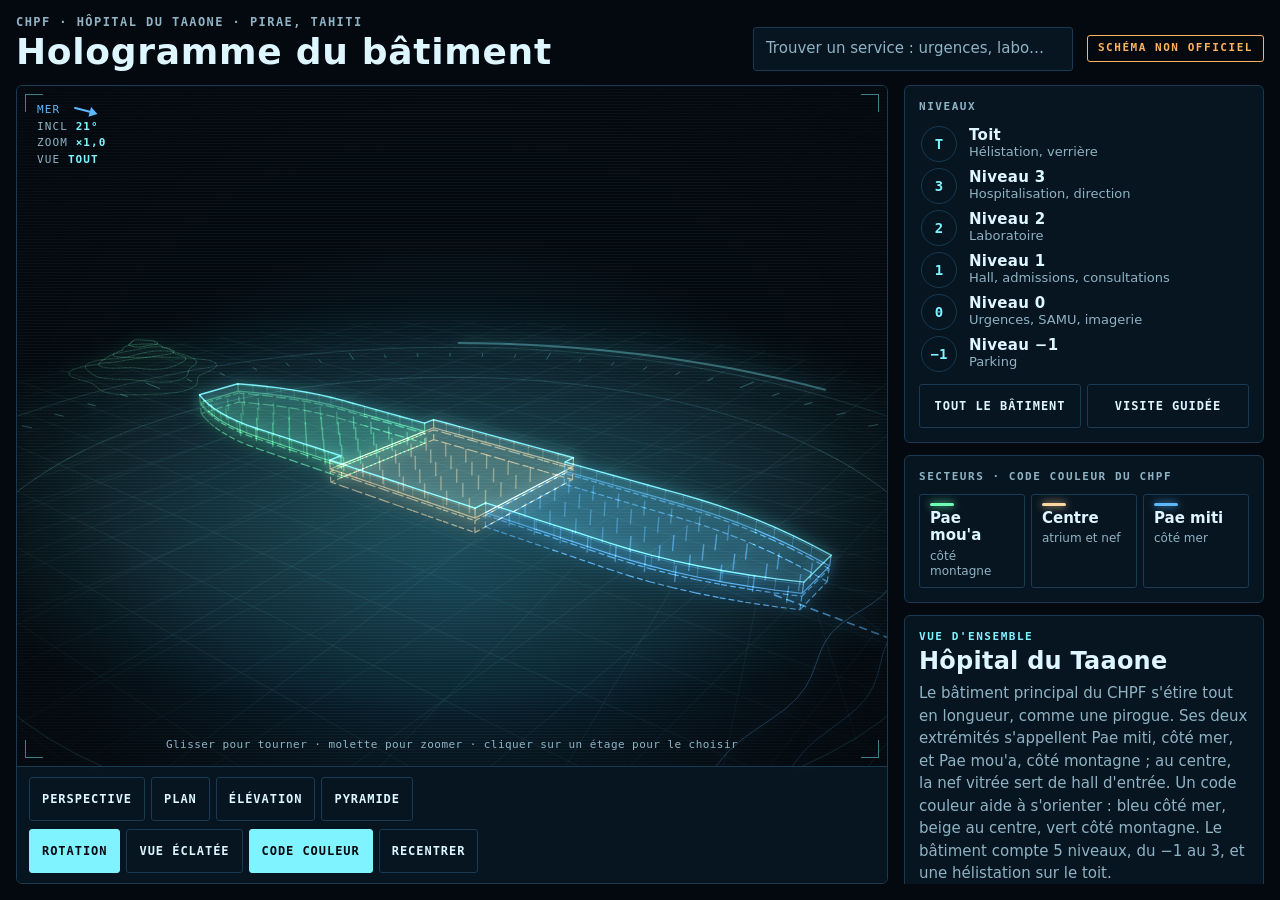
==== commit 350fb21b: "Hologramme CHPF : services dans l'hologramme, boussole, hélicoptère - Quand un étage est choisi, ses" ====
--- a/hologramme-chpf/index.html
+++ b/hologramme-chpf/index.html
@@ -56,6 +56,10 @@
   margin: 0; padding: 5px 10px; border: 1px solid var(--balise); border-radius: 3px; color: var(--balise);
   font: 600 11px/1.3 var(--f-mono); letter-spacing: .14em; text-transform: uppercase;
 }
+.alerte {
+  flex: 1 1 100%; margin: 0; padding: 8px 12px; border: 1px solid var(--balise); border-radius: 3px;
+  color: var(--balise); font-size: 13px;
+}
 .salle { display: grid; grid-template-columns: minmax(0, 1fr) 360px; gap: 16px; min-height: 0; }
 
 /* ---------- Scène ---------- */
@@ -87,6 +91,16 @@
   font-variant-numeric: tabular-nums; pointer-events: none;
 }
 .hud b { color: var(--faisceau); font-weight: 600; }
+/* La boussole : la flèche montre où se trouve le côté mer à l'écran. */
+.boussole { color: var(--mer); }
+.hud .fleche {
+  display: inline-block; position: relative; width: 18px; height: 2px; margin: 0 8px 0 6px;
+  background: var(--mer); vertical-align: middle;
+}
+.hud .fleche::after {
+  content: ""; position: absolute; top: -4px; right: -6px;
+  border-top: 5px solid transparent; border-bottom: 5px solid transparent; border-left: 8px solid var(--mer);
+}
 .geste {
   position: absolute; left: 50%; bottom: 14px; width: max-content; max-width: calc(100% - 48px); margin: 0;
   transform: translateX(-50%); color: var(--texte-doux); font: 11px/1.4 var(--f-mono); letter-spacing: .04em;
@@ -280,7 +294,7 @@
       <div class="recherche" id="zone-recherche">
         <label class="vh" for="recherche">Trouver un service</label>
         <input class="champ" id="recherche" type="search" autocomplete="off" spellcheck="false"
-          placeholder="Trouver un service : urgences, labo…" aria-controls="deroulant" aria-expanded="false">
+          placeholder="Trouver un service : urgences, labo…" aria-controls="deroulant" aria-describedby="recherche-etat">
         <div class="deroulant" id="deroulant" hidden>
           <p class="note etat-recherche" id="recherche-etat" aria-live="polite"></p>
           <ul class="resultats" id="resultats"></ul>
@@ -288,6 +302,7 @@
       </div>
       <p class="badge">Schéma non officiel</p>
     </div>
+    <p class="alerte" id="alerte-donnees" role="alert" hidden></p>
   </header>
 
   <main class="salle">
@@ -300,7 +315,7 @@
         <div class="trame" aria-hidden="true"></div>
         <div class="coins" aria-hidden="true"><span></span><span></span><span></span><span></span></div>
         <div class="hud" aria-hidden="true">
-          <span>CAP <b id="hud-cap">000°</b></span>
+          <span class="boussole">MER <b class="fleche" id="hud-mer"></b></span>
           <span>INCL <b id="hud-incl">00°</b></span>
           <span>ZOOM <b id="hud-zoom">×1,0</b></span>
           <span>VUE <b id="hud-sel">TOUT</b></span>
@@ -485,6 +500,29 @@
     'Outre-mer La 1ère, « Pôle de santé mentale : bientôt la fin du chantier » : surface et liaisons du pôle.'
   ];
 
+  // Pour qui modifie le tableau SERVICES : une faute de niveau ou de secteur est signalée
+  // en haut de la page (et dans la console), et la ligne fautive est mise de côté.
+  (function verifierDonnees() {
+    const niveaux = NIVEAUX.map(n => n.k);
+    const secteurs = SECTEURS.map(x => x.id);
+    const fautes = [];
+    for (let i = SERVICES.length - 1; i >= 0; i--) {
+      const v = SERVICES[i];
+      const nom = v.nom ? '« ' + v.nom + " »" : 'le service n° ' + (i + 1);
+      const avant = fautes.length;
+      if (!v.nom) fautes.push('le service n° ' + (i + 1) + " n'a pas de nom");
+      if (!niveaux.includes(v.k)) fautes.push(nom + ' : niveau « ' + v.k + ' » inconnu (−1, 0, 1, 2, 3 ou 4 pour le toit)');
+      if (v.s !== null && !secteurs.includes(v.s)) fautes.push(nom + " : secteur « " + v.s + " » inconnu ('mer', 'centre', 'montagne' ou null)");
+      if (!v.source) fautes.push(nom + ' : il manque la source');
+      if (fautes.length > avant) SERVICES.splice(i, 1);
+    }
+    if (!fautes.length) return;
+    console.warn('Hologramme du CHPF, données à corriger :\n- ' + fautes.join('\n- '));
+    const alerte = $('alerte-donnees');
+    alerte.textContent = 'Données à corriger dans le tableau SERVICES : ' + fautes.join(' ; ') + '. Ces lignes ne sont pas affichées.';
+    alerte.hidden = false;
+  })();
+
   const PRESENTATION = "Le bâtiment principal du CHPF s'étire tout en longueur, comme une pirogue. Ses deux extrémités s'appellent Pae miti, côté mer, et Pae mou'a, côté montagne ; au centre, la nef vitrée sert de hall d'entrée. Un code couleur aide à s'orienter : bleu côté mer, beige au centre, vert côté montagne. Le bâtiment compte 5 niveaux, du −1 au 3, et une hélistation sur le toit.";
 
   /* ======================================================================
@@ -784,7 +822,8 @@
     intro: 0,
     apparition: 0,
     prochainGlitch: 6,
-    glitchFin: 0
+    glitchFin: 0,
+    phaseRotor: 0
   };
 
   const VUES = {
@@ -859,7 +898,7 @@
 
   function lirePalette() {
     const style = getComputedStyle(document.documentElement);
-    ['faisceau', 'mer', 'nef', 'montagne', 'balise', 'texte'].forEach(nom => {
+    ['faisceau', 'mer', 'nef', 'montagne', 'balise', 'texte', 'nuit'].forEach(nom => {
       PALETTE[nom] = enRvb(style.getPropertyValue('--' + nom).trim());
     });
     policeTitre = style.getPropertyValue('--f-titre').trim() || policeTitre;
@@ -873,9 +912,10 @@
     return Number.isNaN(n) ? [127, 243, 255] : [(n >> 16) & 255, (n >> 8) & 255, n & 255];
   }
 
-  // Sans le code couleur, tout prend le cyan du faisceau.
+  // Sans le code couleur, les couleurs des secteurs prennent le cyan du faisceau.
+  const COULEURS_DU_CODE = ['mer', 'nef', 'montagne', 'balise'];
   function teinte(nom, a) {
-    const c = PALETTE[etat.couleurs ? nom : 'faisceau'] || PALETTE.faisceau;
+    const c = PALETTE[!etat.couleurs && COULEURS_DU_CODE.includes(nom) ? 'faisceau' : nom] || PALETTE.faisceau;
     return 'rgba(' + c[0] + ',' + c[1] + ',' + c[2] + ',' + borne(a, 0, 1).toFixed(3) + ')';
   }
 
@@ -924,13 +964,17 @@
     remplissages(hIntro);
     traits(t, hIntro, complet);
     feuxHelistation(t, hIntro);
+    if (complet) helicoptere(t, hIntro);
     if (etat.intro < 1) {
       if (hIntro <= TOIT * H + 1.1) coupe(hIntro, 0.9, 0.08);
     } else {
       balayage(t);
     }
     ctx.globalCompositeOperation = 'source-over';
-    if (complet && etat.apparition > 0) etiquettes();
+    if (complet && etat.apparition > 0) {
+      etiquettes();
+      etiquettesServices();
+    }
   }
 
   function dessiner(t) {
@@ -1110,6 +1154,104 @@
     });
   }
 
+  /* ---------- L'hélicoptère sanitaire : il arrive du large, se pose, puis repart ---------- */
+
+  const CYCLE_HELICO = 60;   // secondes ; il est en l'air ou posé pendant 38 s
+
+  function adoucir(u) {
+    const v = borne(u, 0, 1);
+    return v * v * (3 - 2 * v);
+  }
+
+  // Où il est à l'instant t : position, direction du nez (angle dans le plan du sol), régime du rotor.
+  function etatHelico(t) {
+    const u = t % CYCLE_HELICO;
+    const piste = { x: 95, y: TOIT * H + 1.1 + 1.6 + decalage(TOIT), z: 0 };
+    const vol = 12;   // hauteur du vol stationnaire au-dessus de la piste
+    const depart = Math.atan2(-90, 230);
+    if (u < 10) {          // approche depuis la mer, en descendant
+      const p = adoucir(u / 10);
+      return { x: piste.x + 210 * (1 - p), y: piste.y + vol + 55 * (1 - p), z: 70 * (1 - p), nez: Math.PI + 0.32 * (1 - p), rotor: 1 };
+    }
+    if (u < 14) {          // descente sur la piste
+      const p = adoucir((u - 10) / 4);
+      return { x: piste.x, y: piste.y + vol * (1 - p), z: 0, nez: Math.PI, rotor: 1 };
+    }
+    if (u < 27) {          // posé : le rotor ralentit, puis reprend
+      const p = (u - 14) / 13;
+      return { x: piste.x, y: piste.y, z: 0, nez: Math.PI, rotor: 0.3 + 0.7 * Math.abs(2 * p - 1) };
+    }
+    if (u < 31) {          // décollage, en pivotant vers le large
+      const p = adoucir((u - 27) / 4);
+      return { x: piste.x, y: piste.y + vol * p, z: 0, nez: Math.PI + (Math.PI + depart) * p, rotor: 1 };
+    }
+    if (u < 38) {          // départ
+      const q = Math.pow((u - 31) / 7, 2);
+      return { x: piste.x + 230 * q, y: piste.y + vol + 60 * q, z: -90 * q, nez: depart, rotor: 1 };
+    }
+    return null;
+  }
+
+  // Le dessin, en coordonnées propres à l'appareil : u vers l'avant, y vers le haut, w vers la droite.
+  const COQUE = [[3.2, 0], [2.4, 1.1], [-1, 1.2], [-2.4, 0.6], [-2.4, -0.6], [-1, -1.2], [2.4, -1.1]];
+
+  function helicoptere(t, hIntro) {
+    if (calme || hIntro !== Infinity) return;
+    const h = etatHelico(t);
+    if (!h) return;
+    const a = cellules.get(TOIT + '|mer').vis * etat.scintil;
+    if (a < 0.05) return;
+    const ctx = R.ctx;
+    const c = Math.cos(h.nez);
+    const s = Math.sin(h.nez);
+    let ok = true;
+    const point = (u, y, w) => {
+      if (!projeter(h.x + u * c - w * s, h.y + y, h.z + u * s + w * c, P1)) ok = false;
+      return [P1.x, P1.y];
+    };
+    const segment = (p, q) => {
+      ctx.moveTo(p[0], p[1]);
+      ctx.lineTo(q[0], q[1]);
+    };
+    ctx.beginPath();
+    const bas = COQUE.map(p => point(p[0], 0.4, p[1]));
+    const haut = COQUE.map(p => point(p[0] * 0.85, 2.2, p[1] * 0.8));
+    for (let i = 0; i < COQUE.length; i++) {
+      const j = (i + 1) % COQUE.length;
+      segment(bas[i], bas[j]);
+      segment(haut[i], haut[j]);
+      segment(bas[i], haut[i]);
+    }
+    segment(point(-2.2, 1.6, 0), point(-9, 2, 0));                 // poutre de queue
+    segment(point(-9, 2, 0), point(-9.7, 3.5, 0));                 // dérive
+    segment(point(-8.1, 2, 0), point(-9.7, 3.5, 0));
+    segment(point(0, 2.2, 0), point(0, 2.9, 0));                   // mât
+    [-1.3, 1.3].forEach(w => {                                     // patins
+      segment(point(-2.2, 0, w), point(2.6, 0, w));
+      segment(point(-1, 0, w), point(-1, 0.4, w * 0.75));
+      segment(point(1.2, 0, w), point(1.2, 0.4, w * 0.75));
+    });
+    const phi = etat.phaseRotor;
+    for (let i = 0; i < 2; i++) {                                  // rotor principal : deux pales
+      const b = phi + i * Math.PI / 2;
+      segment(point(Math.cos(b) * 6.5, 2.9, Math.sin(b) * 6.5), point(-Math.cos(b) * 6.5, 2.9, -Math.sin(b) * 6.5));
+      const r = phi * 1.7 + i * Math.PI / 2;                       // rotor de queue
+      segment(point(-9.4 + Math.cos(r), 2.5 + Math.sin(r), 0.35), point(-9.4 - Math.cos(r), 2.5 - Math.sin(r), 0.35));
+    }
+    if (!ok) return;
+    ctx.lineWidth = 1.2 * R.dpr;
+    ctx.strokeStyle = teinte('balise', a * 0.9);
+    ctx.stroke();
+    // Feu anticollision qui clignote sous la poutre.
+    if (Math.sin(t * 6) > 0.6) {
+      const f = point(-4, 1.2, 0);
+      ctx.fillStyle = teinte('balise', a);
+      ctx.beginPath();
+      ctx.arc(f[0], f[1], 2.2 * R.dpr, 0, Math.PI * 2);
+      ctx.fill();
+    }
+  }
+
   // Un faisceau horizontal balaie le bâtiment de bas en haut, toutes les 8 secondes.
   function balayage(t) {
     if (calme) return;
@@ -1143,7 +1285,7 @@
     { texte: 'La nef', x: 0, y: TOIT * H + 8.1, z: 0, e: TOIT, couleur: 'nef', sens: 'haut', cellule: TOIT + '|centre' },
     { texte: 'Hélistation', x: 95, y: TOIT * H + 2.7, z: 0, e: TOIT, couleur: 'balise', sens: 'haut', cellule: TOIT + '|mer' },
     { texte: 'Parking', sous: 'niveau −1', x: -BOUT + 6, y: -H / 2, z: 0, e: -1, couleur: 'faisceau', sens: 'dehors-bas',
-      cellule: '-1|montagne', quand: () => etat.sel.k === -1 || etat.explosion > 0.5 || cam.incl < 0.2 },
+      cellule: '-1|montagne', quand: () => etat.sel.k === null && (etat.explosion > 0.5 || cam.incl < 0.2) },
     { texte: 'SWAC', sous: 'eau puisée à 900 m', x: 166, y: -4, z: 12.5, e: FIXE, couleur: 'mer', sens: 'bas' }
   ];
 
@@ -1207,6 +1349,103 @@
     numerosEtages(centreX);
   }
 
+  /* ---------- Les services de l'étage choisi, écrits dans l'hologramme ---------- */
+
+  const MILIEU_SECTEUR = { montagne: -75, centre: 0, mer: 75 };
+
+  // Coupe un texte en lignes qui tiennent dans la largeur donnée (police déjà choisie).
+  function couperLignes(ctx, texte, largeurMax) {
+    const lignes = [];
+    let courante = '';
+    texte.split(' ').forEach(mot => {
+      const essai = courante ? courante + ' ' + mot : mot;
+      if (courante && ctx.measureText(essai).width > largeurMax) {
+        lignes.push(courante);
+        courante = mot;
+      } else {
+        courante = essai;
+      }
+    });
+    if (courante) lignes.push(courante);
+    return lignes;
+  }
+
+  function chevauche(a, b) {
+    return a.x < b.x + b.l && b.x < a.x + a.l && a.y < b.y + b.h && b.y < a.y + a.h;
+  }
+
+  // Un encadré par secteur, au-dessus de l'étage ; les services sans côté connu, en dessous.
+  function etiquettesServices() {
+    const k = etat.sel.k;
+    if (k === null || k === TOIT) return;   // le toit a déjà ses étiquettes
+    const ctx = R.ctx;
+    const dpr = R.dpr;
+    const marge = 10 * dpr;
+    const pad = 7 * dpr;
+    const interligne = 15 * dpr;
+    const largeurMax = Math.min(210 * dpr, R.larg * 0.4);
+    const policeService = '600 ' + Math.round(12 * dpr) + 'px ' + policeTitre;
+    const policeEntete = '500 ' + Math.round(10 * dpr) + 'px ' + policeMono;
+    const groupes = [];
+    SECTEURS.forEach(sec => {
+      if (etat.sel.s && etat.sel.s !== sec.id) return;
+      const items = SERVICES.filter(v => v.k === k && v.s === sec.id);
+      if (items.length) groupes.push({ entete: sec.nom, couleur: sec.couleur, x: MILIEU_SECTEUR[sec.id], cellule: k + '|' + sec.id, items: items, haut: true });
+    });
+    const sansCote = SERVICES.filter(v => v.k === k && v.s === null);
+    if (sansCote.length) groupes.push({ entete: 'Côté non précisé', couleur: 'faisceau', x: 0, cellule: k + '|centre', items: sansCote, haut: false });
+
+    const places = [];
+    groupes.forEach(g => {
+      const a = cellules.get(g.cellule).vis * etat.scintil * etat.apparition;
+      if (a < 0.3 || !projeter(g.x, k * H + H * 0.5 + decalage(k), 0, P1)) return;
+      const ax = P1.x;
+      const ay = P1.y;
+      ctx.font = policeService;
+      const lignes = [];
+      g.items.forEach(v => couperLignes(ctx, v.nom, largeurMax).forEach((texte, i) => lignes.push({ texte: texte, suite: i > 0 })));
+      let l = 0;
+      lignes.forEach(li => { l = Math.max(l, ctx.measureText(li.texte).width + (li.suite ? 8 * dpr : 0)); });
+      ctx.font = policeEntete;
+      l = Math.max(l, ctx.measureText(g.entete.toUpperCase()).width) + pad * 2 + 3 * dpr;
+      const h = pad * 2 + 13 * dpr + lignes.length * interligne;
+      // Placé au-dessus (ou en dessous), décalé s'il en recouvre un autre, toujours dans le cadre.
+      const boite = { x: borne(ax - l * 0.25, marge, R.larg - marge - l), y: g.haut ? ay - 34 * dpr - h : ay + 34 * dpr, l: l, h: h };
+      for (let essai = 0; essai < 8 && places.some(p => chevauche(p, boite)); essai++) {
+        boite.y += (g.haut ? -1 : 1) * (h * 0.5 + 6 * dpr);
+      }
+      boite.y = borne(boite.y, marge, R.haut - marge - h);
+      places.push(boite);
+
+      // Trait de rappel vers l'étage, fond sombre, filet de couleur, puis le texte.
+      ctx.lineWidth = dpr;
+      ctx.strokeStyle = teinte(g.couleur, a * 0.8);
+      ctx.beginPath();
+      ctx.moveTo(ax, ay);
+      ctx.lineTo(borne(ax, boite.x + 6 * dpr, boite.x + l - 6 * dpr), g.haut ? boite.y + h : boite.y);
+      ctx.stroke();
+      ctx.fillStyle = teinte(g.couleur, a);
+      ctx.beginPath();
+      ctx.arc(ax, ay, 2.6 * dpr, 0, Math.PI * 2);
+      ctx.fill();
+      ctx.fillStyle = teinte('nuit', 0.78 * a);
+      ctx.fillRect(boite.x, boite.y, l, h);
+      ctx.fillStyle = teinte(g.couleur, a);
+      ctx.fillRect(boite.x, boite.y, 3 * dpr, h);
+      ctx.textAlign = 'left';
+      ctx.textBaseline = 'middle';
+      const xt = boite.x + 3 * dpr + pad;
+      ctx.font = policeEntete;
+      ctx.fillStyle = teinte(g.couleur, a);
+      ctx.fillText(g.entete.toUpperCase(), xt, boite.y + pad + 5 * dpr);
+      ctx.font = policeService;
+      ctx.fillStyle = teinte('texte', a);
+      lignes.forEach((li, i) => {
+        ctx.fillText(li.texte, xt + (li.suite ? 8 * dpr : 0), boite.y + pad + 13 * dpr + interligne * (i + 0.5));
+      });
+    });
+  }
+
   // Les numéros d'étage au bout côté montagne, quand ils ont la place d'être lus.
   function numerosEtages(centreX) {
     const ctx = R.ctx;
@@ -1309,10 +1548,31 @@
     return NIVEAUX.find(n => n.k === k).nom;
   }
 
-  // Un choix fait par la personne arrête la visite guidée.
+  // Un choix fait par la personne arrête la visite guidée et s'inscrit dans l'adresse de la page.
   function choisir(k, s) {
     arreterVisite();
     selectionner(k, s);
+    ecrireLien(k, s);
+  }
+
+  // Lien direct vers un étage : #n0, #n-1, #toit… avec en option -mer, -centre ou -montagne (#n0-mer).
+  function codeLien(k, s) {
+    const n = k === null ? null : (k === TOIT ? 'toit' : 'n' + k);
+    return [n, s].filter(Boolean).join('-');
+  }
+
+  function ecrireLien(k, s) {
+    const code = codeLien(k, s);
+    try {
+      history.replaceState(null, '', code ? '#' + code : location.pathname + location.search);
+    } catch (e) { /* adresse non modifiable ici : sans importance */ }
+  }
+
+  function lireLien() {
+    const m = /^#(toit|n-1|n[0-3])?(?:-?(mer|centre|montagne))?$/.exec(location.hash);
+    if (!m || (!m[1] && !m[2])) return;
+    arreterVisite();
+    selectionner(m[1] ? (m[1] === 'toit' ? TOIT : Number(m[1].slice(1))) : null, m[2] || null);
   }
 
   function selectionner(k, s) {
@@ -1683,7 +1943,6 @@
 
   function ouvrirResultats(ouvert) {
     deroulant.hidden = !ouvert;
-    champ.setAttribute('aria-expanded', String(ouvert));
   }
 
   function afficherResultats() {
@@ -1972,19 +2231,26 @@
     }
   }
 
+  // La boussole : la direction, à l'écran, qui va du centre du bâtiment vers le côté mer.
+  function angleMer() {
+    projeter(0, base.ty, 0, P1);
+    projeter(60, base.ty, 0, P2);
+    return Math.round(Math.atan2(P2.y - P1.y, P2.x - P1.x) * 180 / Math.PI / 3) * 3;
+  }
+
   let texteHud = '';
   function majHud() {
-    const cap = Math.round(((cam.cap * 180 / Math.PI) % 360 + 360) % 360) % 360;
+    const mer = angleMer();
     const incl = Math.round(cam.incl * 180 / Math.PI);
     const zoom = (ecran.reculDefaut / cam.recul).toFixed(1).replace('.', ',');
     const sel = etat.sel;
     const vue = sel.k === null && sel.s === null ? 'TOUT'
       : [sel.k === null ? null : (sel.k === TOIT ? 'TOIT' : 'N' + (sel.k < 0 ? '−1' : sel.k)),
         sel.s === null ? null : SECTEURS.find(x => x.id === sel.s).nom.toUpperCase()].filter(Boolean).join(' · ');
-    const texte = cap + '|' + incl + '|' + zoom + '|' + vue;
+    const texte = mer + '|' + incl + '|' + zoom + '|' + vue;
     if (texte === texteHud) return;
     texteHud = texte;
-    $('hud-cap').textContent = String(cap).padStart(3, '0') + '°';
+    $('hud-mer').style.transform = 'rotate(' + mer + 'deg)';
     $('hud-incl').textContent = (incl < 0 ? '−' : '') + String(Math.abs(incl)).padStart(2, '0') + '°';
     $('hud-zoom').textContent = '×' + zoom;
     $('hud-sel').textContent = vue;
@@ -2003,6 +2269,8 @@
     cam.incl += (cam.inclVise - cam.incl) * lisse;
     cam.recul += (cam.reculVise - cam.recul) * lisse;
     etat.explosion += ((etat.eclate ? 1 : 0) - etat.explosion) * (calme ? 1 : 1 - Math.exp(-dt * 5));
+    const helico = etatHelico(t);
+    etat.phaseRotor += dt * 22 * (helico ? helico.rotor : 0);
 
     const fondu = calme ? 1 : 1 - Math.exp(-dt * 9);
     cellules.forEach(c => {
@@ -2051,6 +2319,8 @@
   remplirReperes();
   rendreFiche();
   majBoutons();
+  lireLien();
+  window.addEventListener('hashchange', lireLien);
   redimensionner();
   if (window.ResizeObserver) new ResizeObserver(redimensionner).observe($('ecran'));
   else window.addEventListener('resize', redimensionner);
